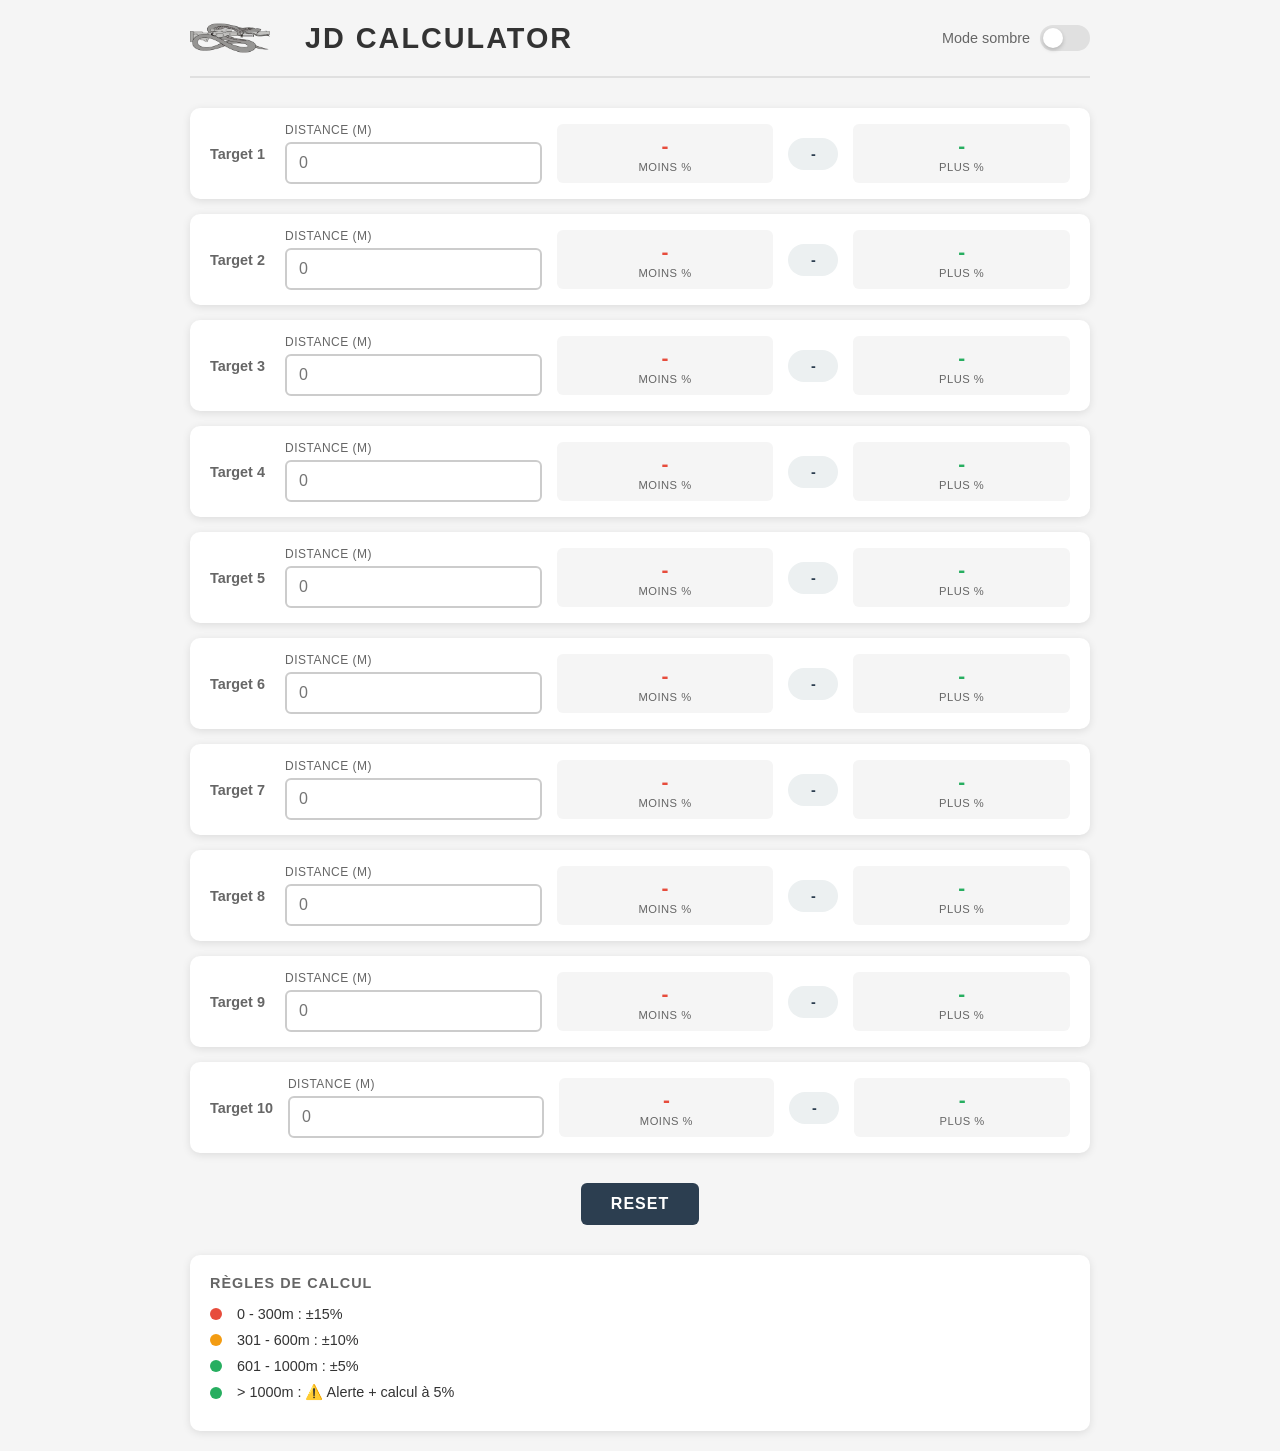
==== index.html @ fa6ed391 "Rename Sniper Judging Distance Calculator.html to index.html" ====
<!DOCTYPE html>
<html lang="fr">
<head>
    <meta charset="UTF-8">
    <meta name="viewport" content="width=device-width, initial-scale=1.0">
    <title>SNIPER - JUDGING DISTING</title>
    <style>
        :root {
            --bg-color: #f5f5f5;
            --card-bg: #ffffff;
            --text-color: #333333;
            --text-secondary: #666666;
            --border-color: #e0e0e0;
            --input-bg: #ffffff;
            --input-border: #cccccc;
            --accent-color: #2c3e50;
            --accent-hover: #34495e;
            --minus-color: #e74c3c;
            --plus-color: #27ae60;
            --alert-color: #e67e22;
            --shadow: 0 2px 8px rgba(0, 0, 0, 0.1);
            --percent-badge-bg: #ecf0f1;
        }

        [data-theme="dark"] {
            --bg-color: #1a1a1a;
            --card-bg: #2d2d2d;
            --text-color: #e0e0e0;
            --text-secondary: #aaaaaa;
            --border-color: #404040;
            --input-bg: #3d3d3d;
            --input-border: #505050;
            --accent-color: #5dade2;
            --accent-hover: #3498db;
            --minus-color: #ec7063;
            --plus-color: #58d68d;
            --alert-color: #f39c12;
            --shadow: 0 2px 8px rgba(0, 0, 0, 0.3);
            --percent-badge-bg: #404040;
        }

        * {
            margin: 0;
            padding: 0;
            box-sizing: border-box;
        }

        body {
            font-family: -apple-system, BlinkMacSystemFont, 'Segoe UI', Roboto, Oxygen, Ubuntu, sans-serif;
            background-color: var(--bg-color);
            color: var(--text-color);
            min-height: 100vh;
            padding: 20px;
            transition: background-color 0.3s ease, color 0.3s ease;
        }

        .container {
            max-width: 900px;
            margin: 0 auto;
        }

        header {
            display: flex;
            justify-content: space-between;
            align-items: center;
            margin-bottom: 30px;
            padding-bottom: 20px;
            border-bottom: 2px solid var(--border-color);
            flex-wrap: wrap;
            gap: 15px;
        }

        .logo-title {
            display: flex;
            align-items: center;
            gap: 15px;
        }

        .logo {
            width: auto;
            height: auto;
            max-width: 100px;
            max-height: 100px;
            object-fit: contain;
            transform: scale(0.8);
            transform-origin: left center;
            transition: transform 0.3s ease;
        }

        .logo:hover {
            transform: scale(1.05);
        }

        @media (max-width: 480px) {
            .logo {
                transform: scale(1);
            }

            .logo:hover {
                transform: scale(1.05);
            }

            .logo:hover {
                transform: scale(0.85);
            }

            .logo-title {
                gap: 10px;
            }
        }

        h1 {
            font-size: clamp(1.3rem, 4vw, 1.8rem);
            font-weight: 700;
            letter-spacing: 2px;
            text-transform: uppercase;
        }

        .theme-toggle {
            display: flex;
            align-items: center;
            gap: 10px;
        }

        .theme-toggle span {
            font-size: 0.9rem;
            color: var(--text-secondary);
        }

        .toggle-btn {
            width: 50px;
            height: 26px;
            background-color: var(--border-color);
            border-radius: 13px;
            position: relative;
            cursor: pointer;
            transition: background-color 0.3s ease;
            border: none;
        }

        .toggle-btn[data-active="true"] {
            background-color: var(--accent-color);
        }

        .toggle-btn::after {
            content: '';
            position: absolute;
            width: 20px;
            height: 20px;
            background-color: white;
            border-radius: 50%;
            top: 3px;
            left: 3px;
            transition: transform 0.3s ease;
            box-shadow: 0 2px 4px rgba(0, 0, 0, 0.2);
        }

        .toggle-btn[data-active="true"]::after {
            transform: translateX(24px);
        }

        .row {
            background-color: var(--card-bg);
            border-radius: 10px;
            padding: 15px 20px;
            margin-bottom: 15px;
            box-shadow: var(--shadow);
            display: flex;
            align-items: center;
            gap: 15px;
            transition: all 0.3s ease;
            flex-wrap: wrap;
        }

        .row.alert {
            border-left: 4px solid var(--alert-color);
            background-color: rgba(230, 126, 34, 0.1);
        }

        .row-label {
            font-weight: 600;
            min-width: 60px;
            font-size: 0.9rem;
            color: var(--text-secondary);
        }

        .input-group {
            flex: 1;
            min-width: 120px;
            position: relative;
        }

        .input-group label {
            display: block;
            font-size: 0.75rem;
            color: var(--text-secondary);
            margin-bottom: 5px;
            text-transform: uppercase;
            letter-spacing: 0.5px;
        }

        input[type="number"] {
            width: 100%;
            padding: 10px 12px;
            border: 2px solid var(--input-border);
            border-radius: 6px;
            background-color: var(--input-bg);
            color: var(--text-color);
            font-size: 1rem;
            transition: border-color 0.3s ease, box-shadow 0.3s ease;
        }

        input[type="number"]:focus {
            outline: none;
            border-color: var(--accent-color);
            box-shadow: 0 0 0 3px rgba(44, 62, 80, 0.1);
        }

        [data-theme="dark"] input[type="number"]:focus {
            box-shadow: 0 0 0 3px rgba(93, 173, 226, 0.2);
        }

        .results {
            display: flex;
            align-items: center;
            gap: 15px;
            flex: 2;
            min-width: 280px;
            flex-wrap: wrap;
        }

        .result-item {
            flex: 1;
            min-width: 100px;
            text-align: center;
            padding: 10px;
            border-radius: 6px;
            background-color: var(--bg-color);
            transition: background-color 0.3s ease;
        }

        .result-value {
            font-size: 1.3rem;
            font-weight: 700;
            display: block;
        }

        .result-minus .result-value {
            color: var(--minus-color);
        }

        .result-plus .result-value {
            color: var(--plus-color);
        }

        .result-label {
            font-size: 0.7rem;
            color: var(--text-secondary);
            text-transform: uppercase;
            letter-spacing: 0.5px;
            margin-top: 3px;
        }

        .percent-badge {
            background-color: var(--percent-badge-bg);
            padding: 8px 15px;
            border-radius: 20px;
            font-weight: 700;
            font-size: 0.9rem;
            color: var(--accent-color);
            min-width: 50px;
            text-align: center;
        }

        .alert-indicator {
            color: var(--alert-color);
            font-size: 1.2rem;
            display: none;
        }

        .row.alert .alert-indicator {
            display: block;
        }

        .row.alert .alert-indicator::after {
            content: '⚠️ >1000m';
            font-size: 0.75rem;
            margin-left: 5px;
            font-weight: 600;
        }

        .reset-section {
            margin-top: 30px;
            text-align: center;
        }

        .reset-btn {
            background-color: var(--accent-color);
            color: white;
            border: none;
            padding: 12px 30px;
            border-radius: 6px;
            font-size: 1rem;
            font-weight: 600;
            cursor: pointer;
            transition: background-color 0.3s ease, transform 0.1s ease;
            text-transform: uppercase;
            letter-spacing: 1px;
        }

        .reset-btn:hover {
            background-color: var(--accent-hover);
        }

        .reset-btn:active {
            transform: scale(0.98);
        }

        .legend {
            margin-top: 30px;
            padding: 20px;
            background-color: var(--card-bg);
            border-radius: 10px;
            box-shadow: var(--shadow);
        }

        .legend h3 {
            font-size: 0.9rem;
            margin-bottom: 15px;
            text-transform: uppercase;
            letter-spacing: 1px;
            color: var(--text-secondary);
        }

        .legend-item {
            display: flex;
            align-items: center;
            gap: 15px;
            margin-bottom: 10px;
            font-size: 0.9rem;
        }

        .legend-dot {
            width: 12px;
            height: 12px;
            border-radius: 50%;
        }

        .legend-dot.range1 { background-color: #e74c3c; }
        .legend-dot.range2 { background-color: #f39c12; }
        .legend-dot.range3 { background-color: #27ae60; }

        .empty-state {
            color: var(--text-secondary);
            font-style: italic;
        }

        @media (max-width: 768px) {
            .row {
                flex-direction: column;
                align-items: stretch;
            }

            .row-label {
                text-align: center;
                margin-bottom: 10px;
            }

            .results {
                flex-direction: row;
                justify-content: space-between;
            }

            .result-item {
                flex: 1;
            }

            .percent-badge {
                align-self: center;
                margin: 10px 0;
            }
        }

        @media (max-width: 480px) {
            body {
                padding: 15px;
            }

            .results {
                flex-direction: column;
                gap: 10px;
            }

            .result-item {
                width: 100%;
                display: flex;
                justify-content: space-between;
                align-items: center;
                padding: 8px 15px;
            }

            .result-value {
                font-size: 1.1rem;
            }

            .result-label {
                margin-top: 0;
                font-size: 0.65rem;
            }
        }
    </style>
</head>
<body>
    <div class="container">
        <header>
            <div class="logo-title">
                <img src="logo.png" alt="Logo" class="logo">
                <h1>JD CALCULATOR</h1>
            </div>
            <div class="theme-toggle">
                <span>Mode sombre</span>
                <button class="toggle-btn" id="themeToggle" data-active="false" aria-label="Basculer le mode sombre"></button>
            </div>
        </header>

        <main id="rowsContainer">
            <!-- Les 10 lignes seront générées par JavaScript -->
        </main>

        <div class="reset-section">
            <button class="reset-btn" id="resetBtn">Reset</button>
        </div>

        <div class="legend">
            <h3>Règles de calcul</h3>
            <div class="legend-item">
                <div class="legend-dot range1"></div>
                <span>0 - 300m : ±15%</span>
            </div>
            <div class="legend-item">
                <div class="legend-dot range2"></div>
                <span>301 - 600m : ±10%</span>
            </div>
            <div class="legend-item">
                <div class="legend-dot range3"></div>
                <span>601 - 1000m : ±5%</span>
            </div>
            <div class="legend-item">
                <div class="legend-dot range3"></div>
                <span>> 1000m : ⚠️ Alerte + calcul à 5%</span>
            </div>
        </div>
    </div>

    <script>
        // Gestion du thème
        const themeToggle = document.getElementById('themeToggle');
        const html = document.documentElement;

        function loadTheme() {
            const savedTheme = localStorage.getItem('sniperTheme');
            if (savedTheme === 'dark') {
                html.setAttribute('data-theme', 'dark');
                themeToggle.setAttribute('data-active', 'true');
            }
        }

        function toggleTheme() {
            const isDark = html.getAttribute('data-theme') === 'dark';
            if (isDark) {
                html.removeAttribute('data-theme');
                themeToggle.setAttribute('data-active', 'false');
                localStorage.setItem('sniperTheme', 'light');
            } else {
                html.setAttribute('data-theme', 'dark');
                themeToggle.setAttribute('data-active', 'true');
                localStorage.setItem('sniperTheme', 'dark');
            }
        }

        themeToggle.addEventListener('click', toggleTheme);

        // Génération des 10 lignes
        const rowsContainer = document.getElementById('rowsContainer');

        function createRow(index) {
            const row = document.createElement('div');
            row.className = 'row';
            row.dataset.index = index;
            
            row.innerHTML = `
                <div class="row-label">Target ${index + 1}</div>
                <div class="input-group">
                    <label for="distance-${index}">Distance (m)</label>
                    <input type="number" id="distance-${index}" min="0" step="1" placeholder="0">
                </div>
                <div class="alert-indicator">⚠️</div>
                <div class="results">
                    <div class="result-item result-minus">
                        <span class="result-value" id="minus-${index}">-</span>
                        <div class="result-label">Moins %</div>
                    </div>
                    <div class="percent-badge" id="percent-${index}">-</div>
                    <div class="result-item result-plus">
                        <span class="result-value" id="plus-${index}">-</span>
                        <div class="result-label">Plus %</div>
                    </div>
                </div>
            `;
            
            return row;
        }

        // Créer les 10 lignes
        for (let i = 0; i < 10; i++) {
            rowsContainer.appendChild(createRow(i));
        }

        // Logique de calcul
        function getPercent(distance) {
            if (distance >= 0 && distance <= 300) {
                return 15;
            } else if (distance >= 301 && distance <= 600) {
                return 10;
            } else if (distance >= 601 && distance <= 1000) {
                return 5;
            } else {
                return 5; // Au-delà de 1000m
            }
        }

        function calculateValues(distance, percent) {
            const minus = distance * (1 - percent / 100);
            const plus = distance * (1 + percent / 100);
            return {
                minus: Math.round(minus),
                plus: Math.round(plus)
            };
        }

        function updateRow(index) {
            const input = document.getElementById(`distance-${index}`);
            const row = input.closest('.row');
            const percentBadge = document.getElementById(`percent-${index}`);
            const minusValue = document.getElementById(`minus-${index}`);
            const plusValue = document.getElementById(`plus-${index}`);
            
            const distance = parseFloat(input.value);
            
            if (isNaN(distance) || distance === '') {
                percentBadge.textContent = '-';
                minusValue.textContent = '-';
                plusValue.textContent = '-';
                row.classList.remove('alert');
                return;
            }

            // Vérifier si > 1000m
            if (distance > 1000) {
                row.classList.add('alert');
            } else {
                row.classList.remove('alert');
            }

            const percent = getPercent(distance);
            const values = calculateValues(distance, percent);
            
            percentBadge.textContent = `±${percent}%`;
            minusValue.textContent = values.minus;
            plusValue.textContent = values.plus;
        }

        // Écouteurs d'événements pour chaque input
        for (let i = 0; i < 10; i++) {
            const input = document.getElementById(`distance-${i}`);
            input.addEventListener('input', () => {
                updateRow(i);
                saveData();
            });
        }

        // Sauvegarde dans localStorage
        function saveData() {
            const data = [];
            for (let i = 0; i < 10; i++) {
                const input = document.getElementById(`distance-${i}`);
                data.push(input.value);
            }
            localStorage.setItem('sniperData', JSON.stringify(data));
        }

        // Chargement depuis localStorage
        function loadData() {
            const savedData = localStorage.getItem('sniperData');
            if (savedData) {
                const data = JSON.parse(savedData);
                for (let i = 0; i < 10 && i < data.length; i++) {
                    const input = document.getElementById(`distance-${i}`);
                    if (data[i]) {
                        input.value = data[i];
                        updateRow(i);
                    }
                }
            }
        }

        // Bouton Reset
        const resetBtn = document.getElementById('resetBtn');
        resetBtn.addEventListener('click', () => {
            if (confirm('Voulez-vous vraiment réinitialiser toutes les valeurs ?')) {
                for (let i = 0; i < 10; i++) {
                    const input = document.getElementById(`distance-${i}`);
                    const row = input.closest('.row');
                    const percentBadge = document.getElementById(`percent-${i}`);
                    const minusValue = document.getElementById(`minus-${i}`);
                    const plusValue = document.getElementById(`plus-${i}`);
                    
                    input.value = '';
                    percentBadge.textContent = '-';
                    minusValue.textContent = '-';
                    plusValue.textContent = '-';
                    row.classList.remove('alert');
                }
                localStorage.removeItem('sniperData');
            }
        });

        // Initialisation
        loadTheme();
        loadData();
    </script>
</body>
</html>
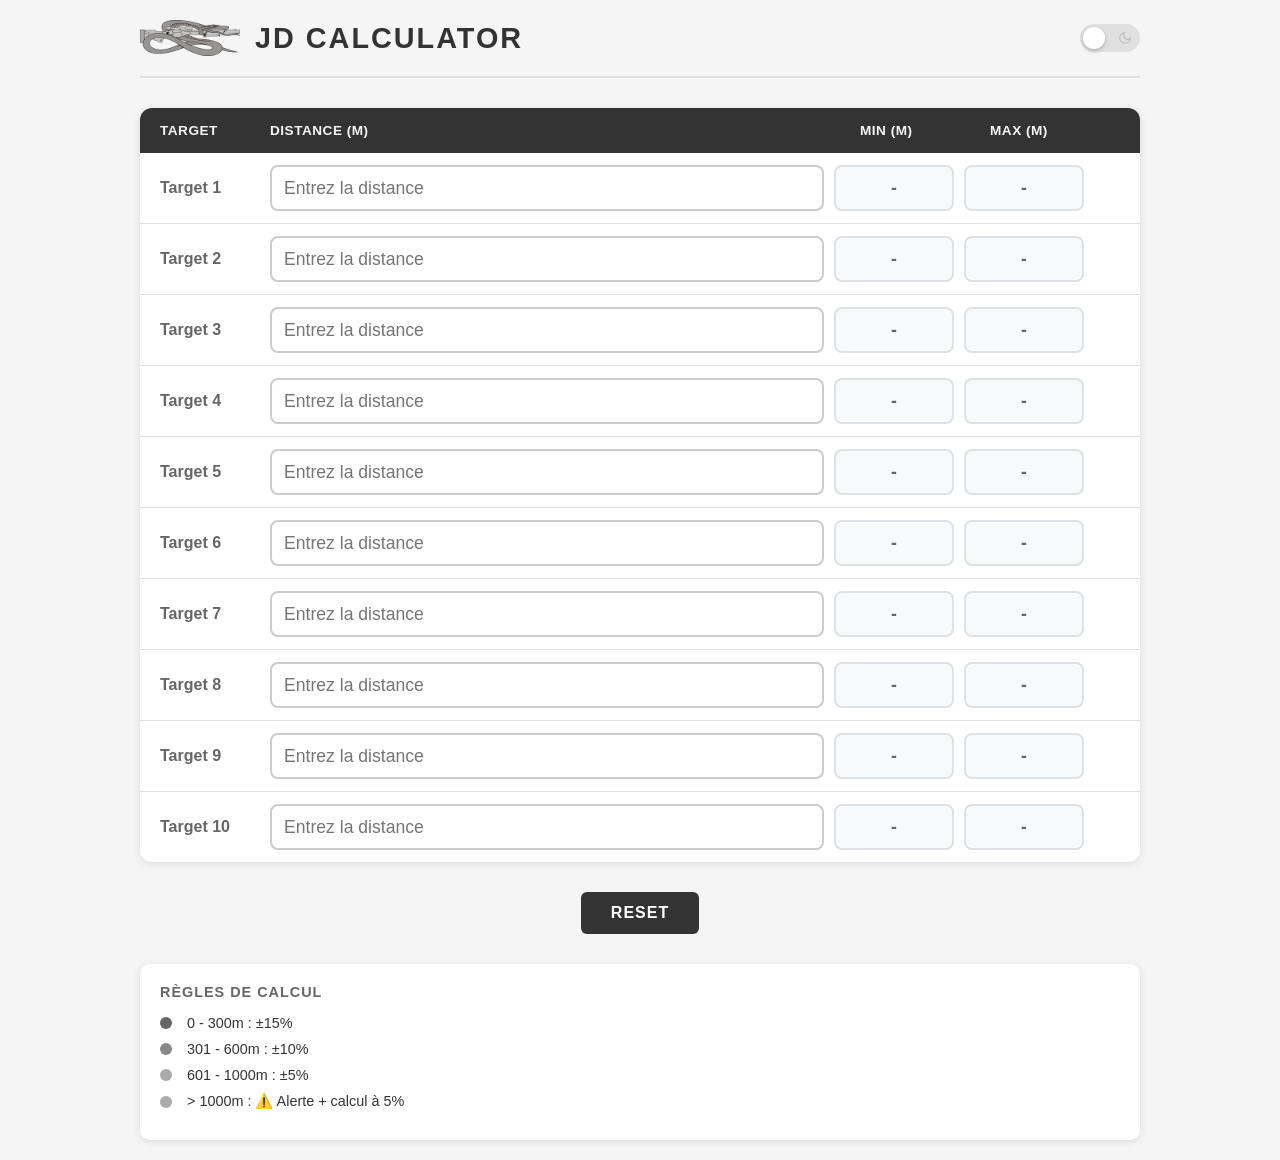
==== commit a70187c7: "Add SVG sun/moon icons to theme toggle, improve UI contrast in dark mode" ====
--- a/index.html
+++ b/index.html
@@ -3,7 +3,7 @@
 <head>
     <meta charset="UTF-8">
     <meta name="viewport" content="width=device-width, initial-scale=1.0">
-    <title>SNIPER - JUDGING DISTING</title>
+    <title>JD CALCULATOR</title>
     <style>
         :root {
             --bg-color: #f5f5f5;
@@ -13,13 +13,12 @@
             --border-color: #e0e0e0;
             --input-bg: #ffffff;
             --input-border: #cccccc;
-            --accent-color: #2c3e50;
-            --accent-hover: #34495e;
-            --minus-color: #e74c3c;
-            --plus-color: #27ae60;
+            --accent-color: #333333;
+            --accent-hover: #1a1a1a;
             --alert-color: #e67e22;
             --shadow: 0 2px 8px rgba(0, 0, 0, 0.1);
-            --percent-badge-bg: #ecf0f1;
+            --cell-bg: #f8f9fa;
+            --cell-border: #dee2e6;
         }
 
         [data-theme="dark"] {
@@ -30,13 +29,12 @@
             --border-color: #404040;
             --input-bg: #3d3d3d;
             --input-border: #505050;
-            --accent-color: #5dade2;
-            --accent-hover: #3498db;
-            --minus-color: #ec7063;
-            --plus-color: #58d68d;
+            --accent-color: #e0e0e0;
+            --accent-hover: #f5f5f5;
             --alert-color: #f39c12;
             --shadow: 0 2px 8px rgba(0, 0, 0, 0.3);
-            --percent-badge-bg: #404040;
+            --cell-bg: #3d3d3d;
+            --cell-border: #505050;
         }
 
         * {
@@ -55,7 +53,7 @@
         }
 
         .container {
-            max-width: 900px;
+            max-width: 1000px;
             margin: 0 auto;
         }
 
@@ -82,31 +80,13 @@
             max-width: 100px;
             max-height: 100px;
             object-fit: contain;
-            transform: scale(0.8);
+            transform: scale(1);
             transform-origin: left center;
             transition: transform 0.3s ease;
         }
 
         .logo:hover {
             transform: scale(1.05);
-        }
-
-        @media (max-width: 480px) {
-            .logo {
-                transform: scale(1);
-            }
-
-            .logo:hover {
-                transform: scale(1.05);
-            }
-
-            .logo:hover {
-                transform: scale(0.85);
-            }
-
-            .logo-title {
-                gap: 10px;
-            }
         }
 
         h1 {
@@ -122,171 +102,182 @@
             gap: 10px;
         }
 
-        .theme-toggle span {
-            font-size: 0.9rem;
-            color: var(--text-secondary);
-        }
-
         .toggle-btn {
-            width: 50px;
-            height: 26px;
+            width: 60px;
+            height: 28px;
             background-color: var(--border-color);
-            border-radius: 13px;
+            border-radius: 14px;
             position: relative;
             cursor: pointer;
             transition: background-color 0.3s ease;
             border: none;
         }
 
-        .toggle-btn[data-active="true"] {
-            background-color: var(--accent-color);
+        .toggle-btn::before {
+            content: '';
+            position: absolute;
+            left: 8px;
+            top: 50%;
+            transform: translateY(-50%);
+            width: 14px;
+            height: 14px;
+            background-image: url("data:image/svg+xml,%3Csvg xmlns='http://www.w3.org/2000/svg' viewBox='0 0 24 24' fill='none' stroke='%23666' stroke-width='2' stroke-linecap='round' stroke-linejoin='round'%3E%3Ccircle cx='12' cy='12' r='5'/%3E%3Cline x1='12' y1='1' x2='12' y2='3'/%3E%3Cline x1='12' y1='21' x2='12' y2='23'/%3E%3Cline x1='4.22' y1='4.22' x2='5.64' y2='5.64'/%3E%3Cline x1='18.36' y1='18.36' x2='19.78' y2='19.78'/%3E%3Cline x1='1' y1='12' x2='3' y2='12'/%3E%3Cline x1='21' y1='12' x2='23' y2='12'/%3E%3Cline x1='4.22' y1='19.78' x2='5.64' y2='18.36'/%3E%3Cline x1='18.36' y1='5.64' x2='19.78' y2='4.22'/%3E%3C/svg%3E");
+            background-size: contain;
+            background-repeat: no-repeat;
+            opacity: 1;
+            transition: opacity 0.3s ease;
         }
 
         .toggle-btn::after {
             content: '';
             position: absolute;
-            width: 20px;
-            height: 20px;
+            right: 8px;
+            top: 50%;
+            transform: translateY(-50%);
+            width: 14px;
+            height: 14px;
+            background-image: url("data:image/svg+xml,%3Csvg xmlns='http://www.w3.org/2000/svg' viewBox='0 0 24 24' fill='none' stroke='%23666' stroke-width='2' stroke-linecap='round' stroke-linejoin='round'%3E%3Cpath d='M21 12.79A9 9 0 1 1 11.21 3 7 7 0 0 0 21 12.79z'/%3E%3C/svg%3E");
+            background-size: contain;
+            background-repeat: no-repeat;
+            opacity: 0.3;
+            transition: opacity 0.3s ease;
+        }
+
+        .toggle-btn .slider {
+            position: absolute;
+            width: 22px;
+            height: 22px;
             background-color: white;
             border-radius: 50%;
             top: 3px;
             left: 3px;
             transition: transform 0.3s ease;
             box-shadow: 0 2px 4px rgba(0, 0, 0, 0.2);
+            z-index: 1;
+        }
+
+        .toggle-btn[data-active="true"] {
+            background-color: var(--accent-color);
+        }
+
+        .toggle-btn[data-active="true"]::before {
+            opacity: 0.3;
         }
 
         .toggle-btn[data-active="true"]::after {
-            transform: translateX(24px);
-        }
-
-        .row {
+            opacity: 1;
+        }
+
+        .toggle-btn[data-active="true"] .slider {
+            transform: translateX(32px);
+        }
+
+        .targets-table {
+            width: 100%;
             background-color: var(--card-bg);
-            border-radius: 10px;
+            border-radius: 12px;
+            box-shadow: var(--shadow);
+            overflow: hidden;
+        }
+
+        .table-header {
+            display: grid;
+            grid-template-columns: 100px 1fr 120px 120px auto;
+            gap: 10px;
             padding: 15px 20px;
-            margin-bottom: 15px;
-            box-shadow: var(--shadow);
-            display: flex;
-            align-items: center;
-            gap: 15px;
-            transition: all 0.3s ease;
-            flex-wrap: wrap;
-        }
-
-        .row.alert {
-            border-left: 4px solid var(--alert-color);
-            background-color: rgba(230, 126, 34, 0.1);
-        }
-
-        .row-label {
+            background-color: var(--accent-color);
+            color: var(--bg-color);
             font-weight: 600;
-            min-width: 60px;
-            font-size: 0.9rem;
-            color: var(--text-secondary);
-        }
-
-        .input-group {
-            flex: 1;
-            min-width: 120px;
-            position: relative;
-        }
-
-        .input-group label {
-            display: block;
-            font-size: 0.75rem;
-            color: var(--text-secondary);
-            margin-bottom: 5px;
+            font-size: 0.85rem;
             text-transform: uppercase;
             letter-spacing: 0.5px;
         }
 
-        input[type="number"] {
+        .table-row {
+            display: grid;
+            grid-template-columns: 100px 1fr 120px 120px auto;
+            gap: 10px;
+            padding: 12px 20px;
+            border-bottom: 1px solid var(--border-color);
+            align-items: center;
+            transition: background-color 0.2s ease;
+        }
+
+        .table-row:last-child {
+            border-bottom: none;
+        }
+
+        .table-row:hover {
+            background-color: var(--cell-bg);
+        }
+
+        .table-row.alert {
+            background-color: rgba(230, 126, 34, 0.1);
+        }
+
+        .table-row.alert:hover {
+            background-color: rgba(230, 126, 34, 0.15);
+        }
+
+        .cell-target {
+            font-weight: 700;
+            color: var(--text-secondary);
+        }
+
+        .cell-input input {
             width: 100%;
-            padding: 10px 12px;
+            height: 46px;
+            padding: 0 12px;
             border: 2px solid var(--input-border);
-            border-radius: 6px;
+            border-radius: 8px;
             background-color: var(--input-bg);
             color: var(--text-color);
-            font-size: 1rem;
+            font-size: 1.1rem;
             transition: border-color 0.3s ease, box-shadow 0.3s ease;
         }
 
-        input[type="number"]:focus {
+        .cell-input input:focus {
             outline: none;
             border-color: var(--accent-color);
             box-shadow: 0 0 0 3px rgba(44, 62, 80, 0.1);
         }
 
-        [data-theme="dark"] input[type="number"]:focus {
-            box-shadow: 0 0 0 3px rgba(93, 173, 226, 0.2);
-        }
-
-        .results {
+        [data-theme="dark"] .cell-input input:focus {
+            box-shadow: 0 0 0 3px rgba(128, 128, 128, 0.2);
+        }
+
+        .cell-min, .cell-max {
+            text-align: center;
+            height: 46px;
+            padding: 0 12px;
+            background-color: var(--cell-bg);
+            border: 2px solid var(--cell-border);
+            border-radius: 8px;
+            font-weight: 700;
+            font-size: 1.1rem;
+            color: var(--text-color);
             display: flex;
             align-items: center;
-            gap: 15px;
-            flex: 2;
-            min-width: 280px;
-            flex-wrap: wrap;
-        }
-
-        .result-item {
-            flex: 1;
-            min-width: 100px;
-            text-align: center;
-            padding: 10px;
-            border-radius: 6px;
-            background-color: var(--bg-color);
-            transition: background-color 0.3s ease;
-        }
-
-        .result-value {
+            justify-content: center;
+        }
+
+        .cell-min:empty::before, .cell-max:empty::before {
+            content: '-';
+            color: var(--text-secondary);
+        }
+
+        .cell-alert {
+            display: flex;
+            align-items: center;
+            justify-content: center;
+            color: var(--alert-color);
             font-size: 1.3rem;
-            font-weight: 700;
-            display: block;
-        }
-
-        .result-minus .result-value {
-            color: var(--minus-color);
-        }
-
-        .result-plus .result-value {
-            color: var(--plus-color);
-        }
-
-        .result-label {
-            font-size: 0.7rem;
-            color: var(--text-secondary);
-            text-transform: uppercase;
-            letter-spacing: 0.5px;
-            margin-top: 3px;
-        }
-
-        .percent-badge {
-            background-color: var(--percent-badge-bg);
-            padding: 8px 15px;
-            border-radius: 20px;
-            font-weight: 700;
-            font-size: 0.9rem;
-            color: var(--accent-color);
-            min-width: 50px;
-            text-align: center;
-        }
-
-        .alert-indicator {
-            color: var(--alert-color);
-            font-size: 1.2rem;
-            display: none;
-        }
-
-        .row.alert .alert-indicator {
-            display: block;
-        }
-
-        .row.alert .alert-indicator::after {
-            content: '⚠️ >1000m';
-            font-size: 0.75rem;
-            margin-left: 5px;
-            font-weight: 600;
+            opacity: 0;
+            transition: opacity 0.3s ease;
+        }
+
+        .table-row.alert .cell-alert {
+            opacity: 1;
         }
 
         .reset-section {
@@ -346,38 +337,80 @@
             border-radius: 50%;
         }
 
-        .legend-dot.range1 { background-color: #e74c3c; }
-        .legend-dot.range2 { background-color: #f39c12; }
-        .legend-dot.range3 { background-color: #27ae60; }
-
-        .empty-state {
-            color: var(--text-secondary);
-            font-style: italic;
-        }
+        .legend-dot.range1 { background-color: #666666; }
+        .legend-dot.range2 { background-color: #888888; }
+        .legend-dot.range3 { background-color: #aaaaaa; }
 
         @media (max-width: 768px) {
-            .row {
-                flex-direction: column;
-                align-items: stretch;
-            }
-
-            .row-label {
+            .table-header {
+                display: none;
+            }
+
+            .table-row {
+                display: grid;
+                grid-template-columns: 1fr 1fr;
+                grid-template-rows: auto auto auto;
+                gap: 10px;
+                padding: 15px;
+            }
+
+            .cell-target {
+                grid-column: 1 / -1;
                 text-align: center;
-                margin-bottom: 10px;
-            }
-
-            .results {
-                flex-direction: row;
-                justify-content: space-between;
-            }
-
-            .result-item {
-                flex: 1;
-            }
-
-            .percent-badge {
-                align-self: center;
-                margin: 10px 0;
+                font-size: 1.1rem;
+                padding-bottom: 5px;
+                border-bottom: 1px solid var(--border-color);
+            }
+
+            .cell-input {
+                grid-column: 1 / -1;
+            }
+
+            .cell-min {
+                grid-column: 1;
+                position: relative;
+            }
+
+            .cell-max {
+                grid-column: 2;
+                position: relative;
+            }
+
+            .cell-min::before {
+                content: 'MIN';
+                position: absolute;
+                top: -8px;
+                left: 50%;
+                transform: translateX(-50%);
+                background-color: var(--card-bg);
+                padding: 0 8px;
+                font-size: 0.65rem;
+                color: var(--text-secondary);
+                font-weight: 600;
+            }
+
+            .cell-max::before {
+                content: 'MAX';
+                position: absolute;
+                top: -8px;
+                left: 50%;
+                transform: translateX(-50%);
+                background-color: var(--card-bg);
+                padding: 0 8px;
+                font-size: 0.65rem;
+                color: var(--text-secondary);
+                font-weight: 600;
+            }
+
+            .cell-alert {
+                grid-column: 1 / -1;
+                font-size: 1rem;
+            }
+
+            .table-row.alert .cell-alert::after {
+                content: ' > 1000m';
+                font-size: 0.85rem;
+                margin-left: 5px;
             }
         }
 
@@ -386,26 +419,16 @@
                 padding: 15px;
             }
 
-            .results {
-                flex-direction: column;
+            .logo {
+                transform: scale(1);
+            }
+
+            .logo-title {
                 gap: 10px;
             }
 
-            .result-item {
-                width: 100%;
-                display: flex;
-                justify-content: space-between;
-                align-items: center;
-                padding: 8px 15px;
-            }
-
-            .result-value {
-                font-size: 1.1rem;
-            }
-
-            .result-label {
-                margin-top: 0;
-                font-size: 0.65rem;
+            .targets-table {
+                border-radius: 8px;
             }
         }
     </style>
@@ -418,14 +441,22 @@
                 <h1>JD CALCULATOR</h1>
             </div>
             <div class="theme-toggle">
-                <span>Mode sombre</span>
-                <button class="toggle-btn" id="themeToggle" data-active="false" aria-label="Basculer le mode sombre"></button>
+                <button class="toggle-btn" id="themeToggle" data-active="false" aria-label="Basculer le mode sombre"><span class="slider"></span></button>
             </div>
         </header>
 
-        <main id="rowsContainer">
-            <!-- Les 10 lignes seront générées par JavaScript -->
-        </main>
+        <div class="targets-table">
+            <div class="table-header">
+                <div>Target</div>
+                <div>Distance (m)</div>
+                <div>Min (m)</div>
+                <div>Max (m)</div>
+                <div></div>
+            </div>
+            <div id="tableBody">
+                <!-- Les 10 lignes seront générées par JavaScript -->
+            </div>
+        </div>
 
         <div class="reset-section">
             <button class="reset-btn" id="resetBtn">Reset</button>
@@ -481,31 +512,21 @@
         themeToggle.addEventListener('click', toggleTheme);
 
         // Génération des 10 lignes
-        const rowsContainer = document.getElementById('rowsContainer');
+        const tableBody = document.getElementById('tableBody');
 
         function createRow(index) {
             const row = document.createElement('div');
-            row.className = 'row';
+            row.className = 'table-row';
             row.dataset.index = index;
             
             row.innerHTML = `
-                <div class="row-label">Target ${index + 1}</div>
-                <div class="input-group">
-                    <label for="distance-${index}">Distance (m)</label>
-                    <input type="number" id="distance-${index}" min="0" step="1" placeholder="0">
+                <div class="cell-target">Target ${index + 1}</div>
+                <div class="cell-input">
+                    <input type="number" id="distance-${index}" min="0" step="1" placeholder="Entrez la distance">
                 </div>
-                <div class="alert-indicator">⚠️</div>
-                <div class="results">
-                    <div class="result-item result-minus">
-                        <span class="result-value" id="minus-${index}">-</span>
-                        <div class="result-label">Moins %</div>
-                    </div>
-                    <div class="percent-badge" id="percent-${index}">-</div>
-                    <div class="result-item result-plus">
-                        <span class="result-value" id="plus-${index}">-</span>
-                        <div class="result-label">Plus %</div>
-                    </div>
-                </div>
+                <div class="cell-min" id="min-${index}"></div>
+                <div class="cell-max" id="max-${index}"></div>
+                <div class="cell-alert">⚠️</div>
             `;
             
             return row;
@@ -513,7 +534,7 @@
 
         // Créer les 10 lignes
         for (let i = 0; i < 10; i++) {
-            rowsContainer.appendChild(createRow(i));
+            tableBody.appendChild(createRow(i));
         }
 
         // Logique de calcul
@@ -530,27 +551,25 @@
         }
 
         function calculateValues(distance, percent) {
-            const minus = distance * (1 - percent / 100);
-            const plus = distance * (1 + percent / 100);
+            const min = distance * (1 - percent / 100);
+            const max = distance * (1 + percent / 100);
             return {
-                minus: Math.round(minus),
-                plus: Math.round(plus)
+                min: Math.round(min),
+                max: Math.round(max)
             };
         }
 
         function updateRow(index) {
             const input = document.getElementById(`distance-${index}`);
-            const row = input.closest('.row');
-            const percentBadge = document.getElementById(`percent-${index}`);
-            const minusValue = document.getElementById(`minus-${index}`);
-            const plusValue = document.getElementById(`plus-${index}`);
+            const row = input.closest('.table-row');
+            const minCell = document.getElementById(`min-${index}`);
+            const maxCell = document.getElementById(`max-${index}`);
             
             const distance = parseFloat(input.value);
             
             if (isNaN(distance) || distance === '') {
-                percentBadge.textContent = '-';
-                minusValue.textContent = '-';
-                plusValue.textContent = '-';
+                minCell.textContent = '';
+                maxCell.textContent = '';
                 row.classList.remove('alert');
                 return;
             }
@@ -565,9 +584,8 @@
             const percent = getPercent(distance);
             const values = calculateValues(distance, percent);
             
-            percentBadge.textContent = `±${percent}%`;
-            minusValue.textContent = values.minus;
-            plusValue.textContent = values.plus;
+            minCell.textContent = values.min;
+            maxCell.textContent = values.max;
         }
 
         // Écouteurs d'événements pour chaque input
@@ -610,15 +628,13 @@
             if (confirm('Voulez-vous vraiment réinitialiser toutes les valeurs ?')) {
                 for (let i = 0; i < 10; i++) {
                     const input = document.getElementById(`distance-${i}`);
-                    const row = input.closest('.row');
-                    const percentBadge = document.getElementById(`percent-${i}`);
-                    const minusValue = document.getElementById(`minus-${i}`);
-                    const plusValue = document.getElementById(`plus-${i}`);
+                    const row = input.closest('.table-row');
+                    const minCell = document.getElementById(`min-${index}`);
+                    const maxCell = document.getElementById(`max-${index}`);
                     
                     input.value = '';
-                    percentBadge.textContent = '-';
-                    minusValue.textContent = '-';
-                    plusValue.textContent = '-';
+                    document.getElementById(`min-${i}`).textContent = '';
+                    document.getElementById(`max-${i}`).textContent = '';
                     row.classList.remove('alert');
                 }
                 localStorage.removeItem('sniperData');
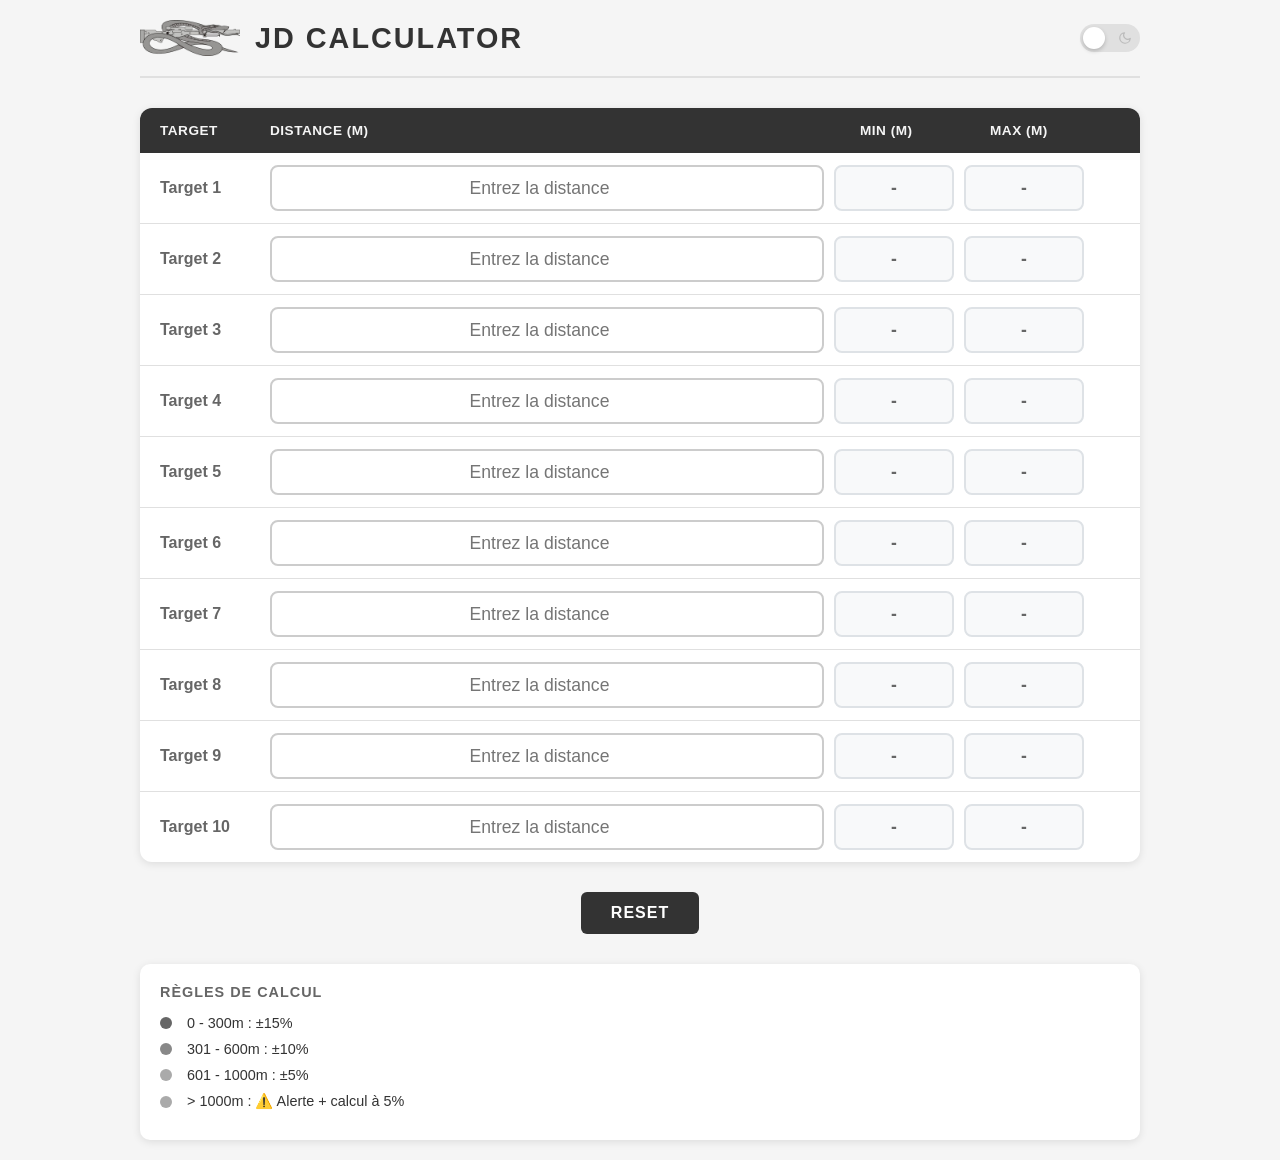
==== commit 03ef0f68: "Center text alignment in distance input fields" ====
--- a/index.html
+++ b/index.html
@@ -233,6 +233,7 @@
             background-color: var(--input-bg);
             color: var(--text-color);
             font-size: 1.1rem;
+            text-align: center;
             transition: border-color 0.3s ease, box-shadow 0.3s ease;
         }
 
@@ -629,12 +630,12 @@
                 for (let i = 0; i < 10; i++) {
                     const input = document.getElementById(`distance-${i}`);
                     const row = input.closest('.table-row');
-                    const minCell = document.getElementById(`min-${index}`);
-                    const maxCell = document.getElementById(`max-${index}`);
+                    const minCell = document.getElementById(`min-${i}`);
+                    const maxCell = document.getElementById(`max-${i}`);
                     
                     input.value = '';
-                    document.getElementById(`min-${i}`).textContent = '';
-                    document.getElementById(`max-${i}`).textContent = '';
+                    minCell.textContent = '';
+                    maxCell.textContent = '';
                     row.classList.remove('alert');
                 }
                 localStorage.removeItem('sniperData');
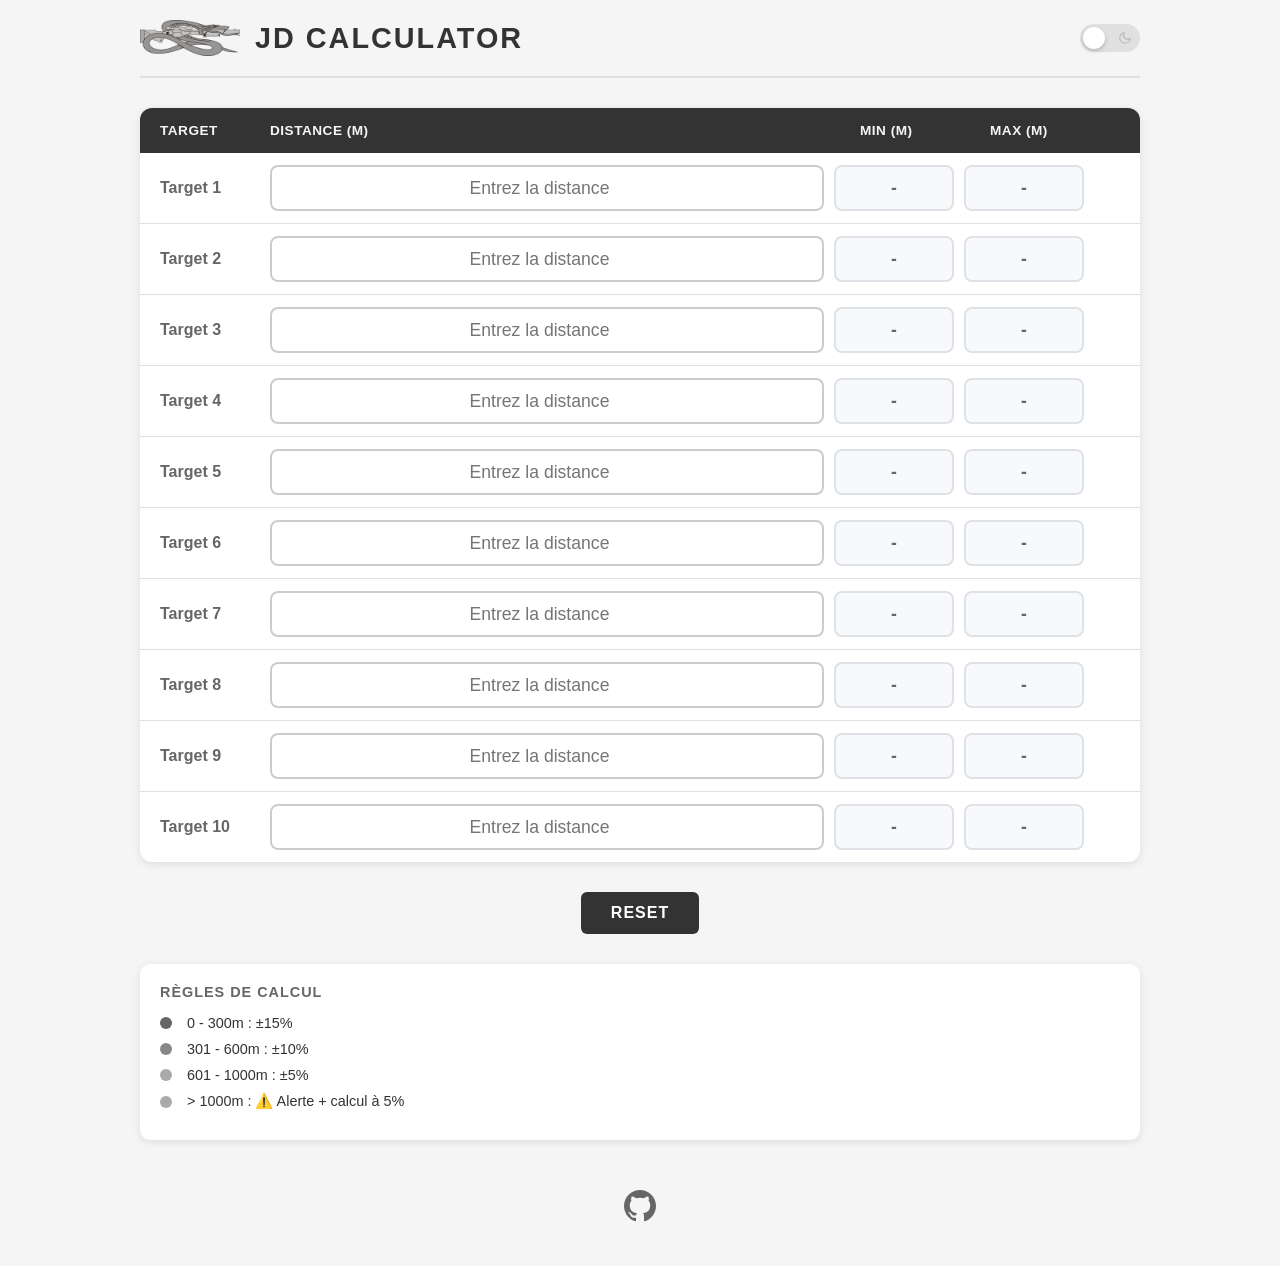
==== commit 9654b362: "Add GitHub logo link to jjllrrvvrr profile" ====
--- a/index.html
+++ b/index.html
@@ -342,6 +342,24 @@
         .legend-dot.range2 { background-color: #888888; }
         .legend-dot.range3 { background-color: #aaaaaa; }
 
+        .github-section {
+            margin-top: 30px;
+            text-align: center;
+            padding: 20px;
+        }
+
+        .github-logo {
+            width: 32px;
+            height: 32px;
+            fill: var(--text-secondary);
+            transition: fill 0.3s ease, transform 0.3s ease;
+        }
+
+        .github-logo:hover {
+            fill: var(--accent-color);
+            transform: scale(1.1);
+        }
+
         @media (max-width: 768px) {
             .table-header {
                 display: none;
@@ -481,6 +499,14 @@
                 <div class="legend-dot range3"></div>
                 <span>> 1000m : ⚠️ Alerte + calcul à 5%</span>
             </div>
+        </div>
+
+        <div class="github-section">
+            <a href="https://github.com/jjllrrvvrr" target="_blank" rel="noopener noreferrer" aria-label="Voir le profil GitHub">
+                <svg class="github-logo" viewBox="0 0 24 24" fill="currentColor" xmlns="http://www.w3.org/2000/svg">
+                    <path d="M12 0C5.37 0 0 5.37 0 12c0 5.3 3.44 9.8 8.2 11.37.6.11.82-.26.82-.58v-2.03c-3.34.72-4.04-1.61-4.04-1.61-.55-1.39-1.33-1.76-1.33-1.76-1.09-.74.08-.73.08-.73 1.2.09 1.84 1.24 1.84 1.24 1.07 1.83 2.8 1.3 3.49 1 .1-.78.42-1.3.76-1.6-2.67-.3-5.47-1.33-5.47-5.93 0-1.31.47-2.38 1.24-3.22-.13-.3-.54-1.52.12-3.17 0 0 1-.32 3.3 1.23a11.5 11.5 0 0 1 6 0c2.28-1.55 3.29-1.23 3.29-1.23.66 1.65.24 2.87.12 3.17.77.84 1.24 1.91 1.24 3.22 0 4.61-2.8 5.63-5.48 5.92.43.37.82 1.1.82 2.22v3.29c0 .32.22.7.82.58C20.56 21.8 24 17.3 24 12c0-6.63-5.37-12-12-12z"/>
+                </svg>
+            </a>
         </div>
     </div>
 
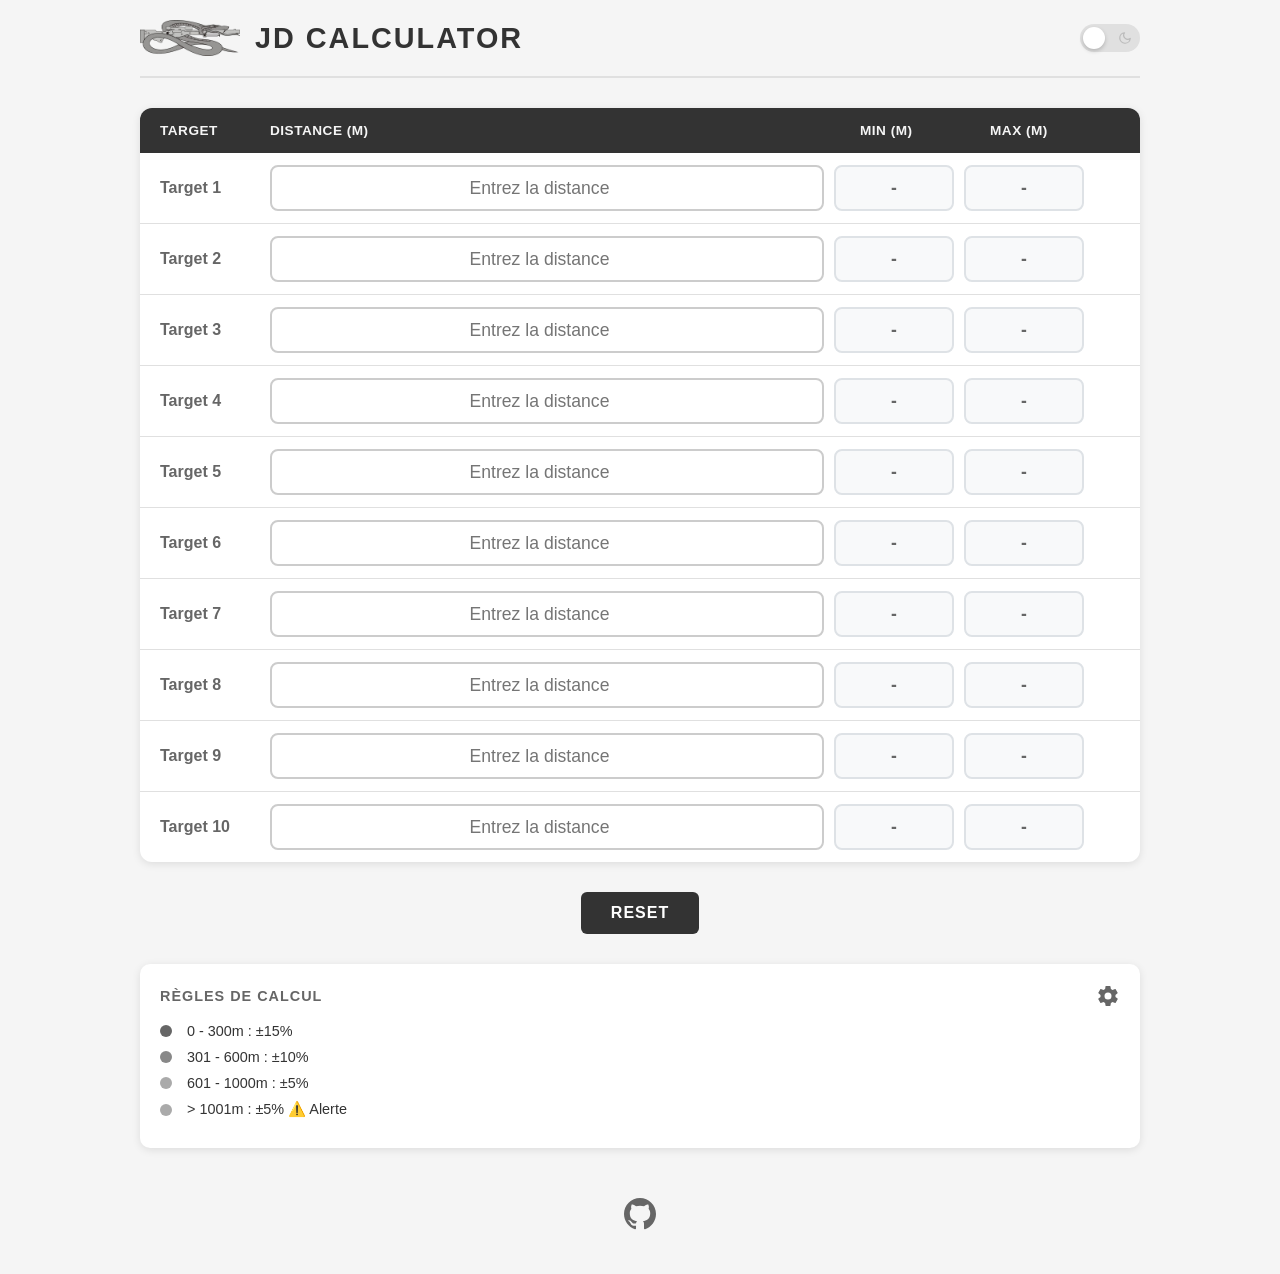
==== commit 84147876: "Add customizable distance ranges configuration with SVG gear toggle" ====
--- a/index.html
+++ b/index.html
@@ -316,12 +316,159 @@
             box-shadow: var(--shadow);
         }
 
+        .legend-header {
+            display: flex;
+            justify-content: space-between;
+            align-items: center;
+            margin-bottom: 15px;
+        }
+
         .legend h3 {
             font-size: 0.9rem;
-            margin-bottom: 15px;
             text-transform: uppercase;
             letter-spacing: 1px;
             color: var(--text-secondary);
+        }
+
+        .config-toggle {
+            width: 24px;
+            height: 24px;
+            cursor: pointer;
+            transition: transform 0.3s ease;
+            fill: var(--text-secondary);
+        }
+
+        .config-toggle:hover {
+            transform: rotate(90deg);
+            fill: var(--accent-color);
+        }
+
+        .config-panel {
+            max-height: 0;
+            overflow: hidden;
+            transition: max-height 0.3s ease, padding 0.3s ease;
+            background-color: var(--cell-bg);
+            border-radius: 8px;
+            margin-top: 0;
+        }
+
+        .config-panel.open {
+            max-height: 600px;
+            padding: 15px;
+            margin-top: 15px;
+        }
+
+        .config-header {
+            font-size: 0.85rem;
+            font-weight: 600;
+            color: var(--text-color);
+            margin-bottom: 12px;
+            text-transform: uppercase;
+            letter-spacing: 0.5px;
+        }
+
+        .config-row {
+            display: flex;
+            align-items: center;
+            gap: 12px;
+            margin-bottom: 12px;
+            flex-wrap: nowrap;
+        }
+
+        .config-label {
+            font-size: 0.8rem;
+            color: var(--text-secondary);
+            min-width: 60px;
+            font-weight: 500;
+        }
+
+        .config-input {
+            flex: 1;
+            min-width: 80px;
+            max-width: 140px;
+            height: 40px;
+            padding: 0 12px;
+            border: 2px solid var(--input-border);
+            border-radius: 6px;
+            background-color: var(--input-bg);
+            color: var(--text-color);
+            font-size: 1rem;
+            text-align: center;
+            transition: border-color 0.2s ease;
+        }
+
+        .config-input:focus {
+            outline: none;
+            border-color: var(--accent-color);
+        }
+
+        .config-input:disabled {
+            background-color: var(--border-color);
+            color: var(--text-secondary);
+            cursor: not-allowed;
+        }
+
+        .config-input.percent {
+            width: 60px;
+        }
+
+        .config-input::placeholder {
+            color: var(--text-secondary);
+            opacity: 0.5;
+        }
+
+        .config-delete {
+            background: none;
+            border: none;
+            cursor: pointer;
+            font-size: 1.1rem;
+            padding: 4px 8px;
+            border-radius: 4px;
+            transition: background-color 0.2s ease;
+            opacity: 0.6;
+        }
+
+        .config-delete:hover {
+            background-color: rgba(231, 76, 60, 0.2);
+            opacity: 1;
+        }
+
+        .config-delete:disabled {
+            opacity: 0.2;
+            cursor: not-allowed;
+        }
+
+        .config-add-btn, .config-reset-btn {
+            margin-top: 12px;
+            padding: 8px 16px;
+            border: 2px solid var(--accent-color);
+            border-radius: 6px;
+            background-color: transparent;
+            color: var(--accent-color);
+            font-size: 0.85rem;
+            font-weight: 600;
+            cursor: pointer;
+            transition: all 0.2s ease;
+        }
+
+        .config-add-btn:hover, .config-reset-btn:hover {
+            background-color: var(--accent-color);
+            color: var(--bg-color);
+        }
+
+        .config-add-btn:disabled {
+            opacity: 0.4;
+            cursor: not-allowed;
+        }
+
+        .config-reset-btn {
+            margin-left: 10px;
+        }
+
+        .config-actions {
+            display: flex;
+            gap: 10px;
+            flex-wrap: wrap;
         }
 
         .legend-item {
@@ -482,22 +629,37 @@
         </div>
 
         <div class="legend">
-            <h3>Règles de calcul</h3>
-            <div class="legend-item">
-                <div class="legend-dot range1"></div>
-                <span>0 - 300m : ±15%</span>
+            <div class="legend-header">
+                <h3>Règles de calcul</h3>
+                <svg class="config-toggle" id="configToggle" viewBox="0 0 24 24" xmlns="http://www.w3.org/2000/svg" aria-label="Configurer les plages de calcul">
+                    <path d="M12 15.5A3.5 3.5 0 0 1 8.5 12 3.5 3.5 0 0 1 12 8.5a3.5 3.5 0 0 1 3.5 3.5 3.5 3.5 0 0 1-3.5 3.5m7.43-2.53c.04-.32.07-.64.07-.97 0-.33-.03-.66-.07-1l2.11-1.63c.19-.15.24-.42.12-.64l-2-3.46c-.12-.22-.39-.3-.61-.22l-2.49 1c-.52-.4-1.08-.73-1.69-.98l-.38-2.65A.488.488 0 0 0 14 2h-4c-.25 0-.46.18-.5.42l-.38 2.65c-.61.25-1.17.59-1.69.98l-2.49-1c-.23-.09-.49 0-.61.22l-2 3.46c-.13.22-.07.49.12.64l2.11 1.63c-.04.34-.07.67-.07 1 0 .33.03.66.07.97l-2.11 1.63c-.19.15-.24.42-.12.64l2 3.46c.12.22.39.3.61.22l2.49-1.01c.52.4 1.08.73 1.69.98l.38 2.65c.04.24.25.42.5.42h4c.25 0 .46-.18.5-.42l.38-2.65c.61-.25 1.17-.59 1.69-.98l2.49 1.01c.22.08.49 0 .61-.22l2-3.46c.12-.22.07-.49-.12-.64l-2.11-1.63z"/>
+                </svg>
             </div>
-            <div class="legend-item">
-                <div class="legend-dot range2"></div>
-                <span>301 - 600m : ±10%</span>
+            <div id="legendContent">
+                <div class="legend-item">
+                    <div class="legend-dot range1"></div>
+                    <span>0 - 300m : ±15%</span>
+                </div>
+                <div class="legend-item">
+                    <div class="legend-dot range2"></div>
+                    <span>301 - 600m : ±10%</span>
+                </div>
+                <div class="legend-item">
+                    <div class="legend-dot range3"></div>
+                    <span>601 - 1000m : ±5%</span>
+                </div>
+                <div class="legend-item">
+                    <div class="legend-dot range3"></div>
+                    <span>> 1000m : ⚠️ Alerte + calcul à 5%</span>
+                </div>
             </div>
-            <div class="legend-item">
-                <div class="legend-dot range3"></div>
-                <span>601 - 1000m : ±5%</span>
-            </div>
-            <div class="legend-item">
-                <div class="legend-dot range3"></div>
-                <span>> 1000m : ⚠️ Alerte + calcul à 5%</span>
+            <div class="config-panel" id="configPanel">
+                <div class="config-header">Configuration des plages</div>
+                <div id="configRows"></div>
+                <div class="config-actions">
+                    <button class="config-add-btn" id="configAddBtn">+ Ajouter une plage</button>
+                    <button class="config-reset-btn" id="configResetBtn">🔄 Réinitialiser valeurs par défaut</button>
+                </div>
             </div>
         </div>
 
@@ -545,7 +707,7 @@
             const row = document.createElement('div');
             row.className = 'table-row';
             row.dataset.index = index;
-            
+
             row.innerHTML = `
                 <div class="cell-target">Target ${index + 1}</div>
                 <div class="cell-input">
@@ -555,7 +717,7 @@
                 <div class="cell-max" id="max-${index}"></div>
                 <div class="cell-alert">⚠️</div>
             `;
-            
+
             return row;
         }
 
@@ -564,17 +726,93 @@
             tableBody.appendChild(createRow(i));
         }
 
-        // Logique de calcul
+        // Configuration des plages de calcul
+        const defaultRanges = [
+            { min: 0, max: 300, percent: 15 },
+            { min: 301, max: 600, percent: 10 },
+            { min: 601, max: 1000, percent: 5 },
+            { min: 1001, max: null, percent: 5 }
+        ];
+
+        let currentRanges = [];
+
+        // Charger la configuration depuis localStorage
+        function loadConfig() {
+            const savedConfig = localStorage.getItem('jdConfig');
+            if (savedConfig) {
+                try {
+                    currentRanges = JSON.parse(savedConfig);
+                } catch (e) {
+                    currentRanges = [...defaultRanges];
+                }
+            } else {
+                currentRanges = [...defaultRanges];
+            }
+        }
+
+        // Sauvegarder la configuration
+        function saveConfig() {
+            localStorage.setItem('jdConfig', JSON.stringify(currentRanges));
+            updateLegendDisplay();
+            // Recalculer tous les targets avec les nouvelles plages
+            for (let i = 0; i < 10; i++) {
+                updateRow(i);
+            }
+        }
+
+        // Mettre à jour l'affichage de la légende
+        function updateLegendDisplay() {
+            const legendContent = document.getElementById('legendContent');
+            const colors = ['range1', 'range2', 'range3', 'range3', 'range1', 'range2', 'range3', 'range3', 'range1', 'range2'];
+            
+            let html = '';
+            currentRanges.forEach((range, index) => {
+                const colorClass = colors[index % colors.length];
+                let label = '';
+                if (range.max === null) {
+                    label = `> ${range.min}m`;
+                } else {
+                    label = `${range.min} - ${range.max}m`;
+                }
+                const alertText = range.max === null ? ' ⚠️ Alerte' : '';
+                html += `
+                    <div class="legend-item">
+                        <div class="legend-dot ${colorClass}"></div>
+                        <span>${label} : ±${range.percent}%${alertText}</span>
+                    </div>
+                `;
+            });
+            legendContent.innerHTML = html;
+        }
+
+        // Logique de calcul - utilise les plages configurées
         function getPercent(distance) {
-            if (distance >= 0 && distance <= 300) {
-                return 15;
-            } else if (distance >= 301 && distance <= 600) {
-                return 10;
-            } else if (distance >= 601 && distance <= 1000) {
-                return 5;
-            } else {
-                return 5; // Au-delà de 1000m
-            }
+            if (isNaN(distance) || distance < 0) return 0;
+            
+            for (const range of currentRanges) {
+                if (range.max === null) {
+                    // Dernière plage (infini)
+                    if (distance >= range.min) {
+                        return range.percent;
+                    }
+                } else {
+                    if (distance >= range.min && distance <= range.max) {
+                        return range.percent;
+                    }
+                }
+            }
+            // Par défaut, retourner le pourcentage de la dernière plage
+            return currentRanges.length > 0 ? currentRanges[currentRanges.length - 1].percent : 5;
+        }
+
+        // Vérifier si distance est au-delà de la dernière plage définie
+        function isBeyondLastRange(distance) {
+            if (currentRanges.length === 0) return false;
+            const lastRange = currentRanges[currentRanges.length - 1];
+            if (lastRange.max === null) {
+                return distance > 1000 && distance >= lastRange.min; // Alerte si > 1000m
+            }
+            return false;
         }
 
         function calculateValues(distance, percent) {
@@ -591,17 +829,17 @@
             const row = input.closest('.table-row');
             const minCell = document.getElementById(`min-${index}`);
             const maxCell = document.getElementById(`max-${index}`);
-            
+
             const distance = parseFloat(input.value);
-            
-            if (isNaN(distance) || distance === '') {
+
+            if (isNaN(distance) || input.value === '') {
                 minCell.textContent = '';
                 maxCell.textContent = '';
                 row.classList.remove('alert');
                 return;
             }
 
-            // Vérifier si > 1000m
+            // Vérifier si alerte (> 1000m)
             if (distance > 1000) {
                 row.classList.add('alert');
             } else {
@@ -610,7 +848,7 @@
 
             const percent = getPercent(distance);
             const values = calculateValues(distance, percent);
-            
+
             minCell.textContent = values.min;
             maxCell.textContent = values.max;
         }
@@ -658,7 +896,7 @@
                     const row = input.closest('.table-row');
                     const minCell = document.getElementById(`min-${i}`);
                     const maxCell = document.getElementById(`max-${i}`);
-                    
+
                     input.value = '';
                     minCell.textContent = '';
                     maxCell.textContent = '';
@@ -668,8 +906,151 @@
             }
         });
 
+        // Configuration Panel
+        const configToggle = document.getElementById('configToggle');
+        const configPanel = document.getElementById('configPanel');
+        const configAddBtn = document.getElementById('configAddBtn');
+        const configResetBtn = document.getElementById('configResetBtn');
+        const configRows = document.getElementById('configRows');
+
+        let isConfigOpen = false;
+
+        configToggle.addEventListener('click', () => {
+            isConfigOpen = !isConfigOpen;
+            if (isConfigOpen) {
+                configPanel.classList.add('open');
+                renderConfigPanel();
+            } else {
+                configPanel.classList.remove('open');
+            }
+        });
+
+        function renderConfigPanel() {
+            configRows.innerHTML = '';
+            
+            currentRanges.forEach((range, index) => {
+                const row = document.createElement('div');
+                row.className = 'config-row';
+                row.dataset.index = index;
+
+                const isFirst = index === 0;
+                const isLast = index === currentRanges.length - 1;
+                const canDelete = currentRanges.length > 2;
+
+                row.innerHTML = `
+                    <span class="config-label">Plage ${index + 1}</span>
+                    <input type="number" class="config-input config-min" value="${range.min}" 
+                           ${isFirst ? 'disabled' : ''} placeholder="Min">
+                    <span>-</span>
+                    <input type="number" class="config-input config-max" value="${range.max !== null ? range.max : ''}" 
+                           ${isLast ? 'disabled placeholder="∞"' : 'placeholder="Max"'}>
+                    <input type="number" class="config-input percent" value="${range.percent}" placeholder="%">
+                    <button class="config-delete" ${!canDelete ? 'disabled' : ''} title="Supprimer cette plage">🗑️</button>
+                `;
+
+                configRows.appendChild(row);
+
+                // Event listeners pour les inputs
+                const minInput = row.querySelector('.config-min');
+                const maxInput = row.querySelector('.config-max');
+                const percentInput = row.querySelector('.percent');
+                const deleteBtn = row.querySelector('.config-delete');
+
+                if (!isFirst) {
+                    minInput.addEventListener('input', () => updateConfigRow(index, 'min', minInput.value));
+                    minInput.addEventListener('blur', () => validateContinuity());
+                }
+
+                if (!isLast) {
+                    maxInput.addEventListener('input', () => updateConfigRow(index, 'max', maxInput.value));
+                    maxInput.addEventListener('blur', () => validateContinuity());
+                }
+
+                percentInput.addEventListener('input', () => updateConfigRow(index, 'percent', percentInput.value));
+
+                if (canDelete) {
+                    deleteBtn.addEventListener('click', () => deleteConfigRow(index));
+                }
+            });
+
+            updateButtonsState();
+        }
+
+        function updateConfigRow(index, field, value) {
+            const numValue = value === '' ? (field === 'max' ? null : 0) : parseInt(value);
+            currentRanges[index][field] = numValue;
+            saveConfig();
+        }
+
+        function deleteConfigRow(index) {
+            if (currentRanges.length <= 2) return;
+            currentRanges.splice(index, 1);
+            // Recalculer les continuités
+            ensureContinuity();
+            saveConfig();
+            renderConfigPanel();
+        }
+
+        function addConfigRow() {
+            if (currentRanges.length >= 10) return;
+            
+            const lastRange = currentRanges[currentRanges.length - 1];
+            if (lastRange.max !== null) return; // Ne devrait pas arriver
+
+            // Transformer l'ancienne dernière plage
+            const newMax = lastRange.min + 300; // Valeur par défaut
+            currentRanges[currentRanges.length - 1] = {
+                min: lastRange.min,
+                max: newMax,
+                percent: lastRange.percent
+            };
+
+            // Ajouter la nouvelle plage infinie
+            currentRanges.push({
+                min: newMax + 1,
+                max: null,
+                percent: lastRange.percent
+            });
+
+            saveConfig();
+            renderConfigPanel();
+        }
+
+        function ensureContinuity() {
+            // Assurer la continuité : min d'une plage = max de la précédente + 1
+            for (let i = 1; i < currentRanges.length; i++) {
+                const prevMax = currentRanges[i - 1].max;
+                if (prevMax !== null && currentRanges[i].min !== prevMax + 1) {
+                    currentRanges[i].min = prevMax + 1;
+                }
+            }
+        }
+
+        function validateContinuity() {
+            ensureContinuity();
+            saveConfig();
+            renderConfigPanel();
+        }
+
+        function updateButtonsState() {
+            configAddBtn.disabled = currentRanges.length >= 10;
+        }
+
+        function resetConfig() {
+            if (confirm('Voulez-vous vraiment réinitialiser les plages aux valeurs par défaut ?')) {
+                currentRanges = JSON.parse(JSON.stringify(defaultRanges));
+                saveConfig();
+                renderConfigPanel();
+            }
+        }
+
+        configAddBtn.addEventListener('click', addConfigRow);
+        configResetBtn.addEventListener('click', resetConfig);
+
         // Initialisation
         loadTheme();
+        loadConfig();
+        updateLegendDisplay();
         loadData();
     </script>
 </body>
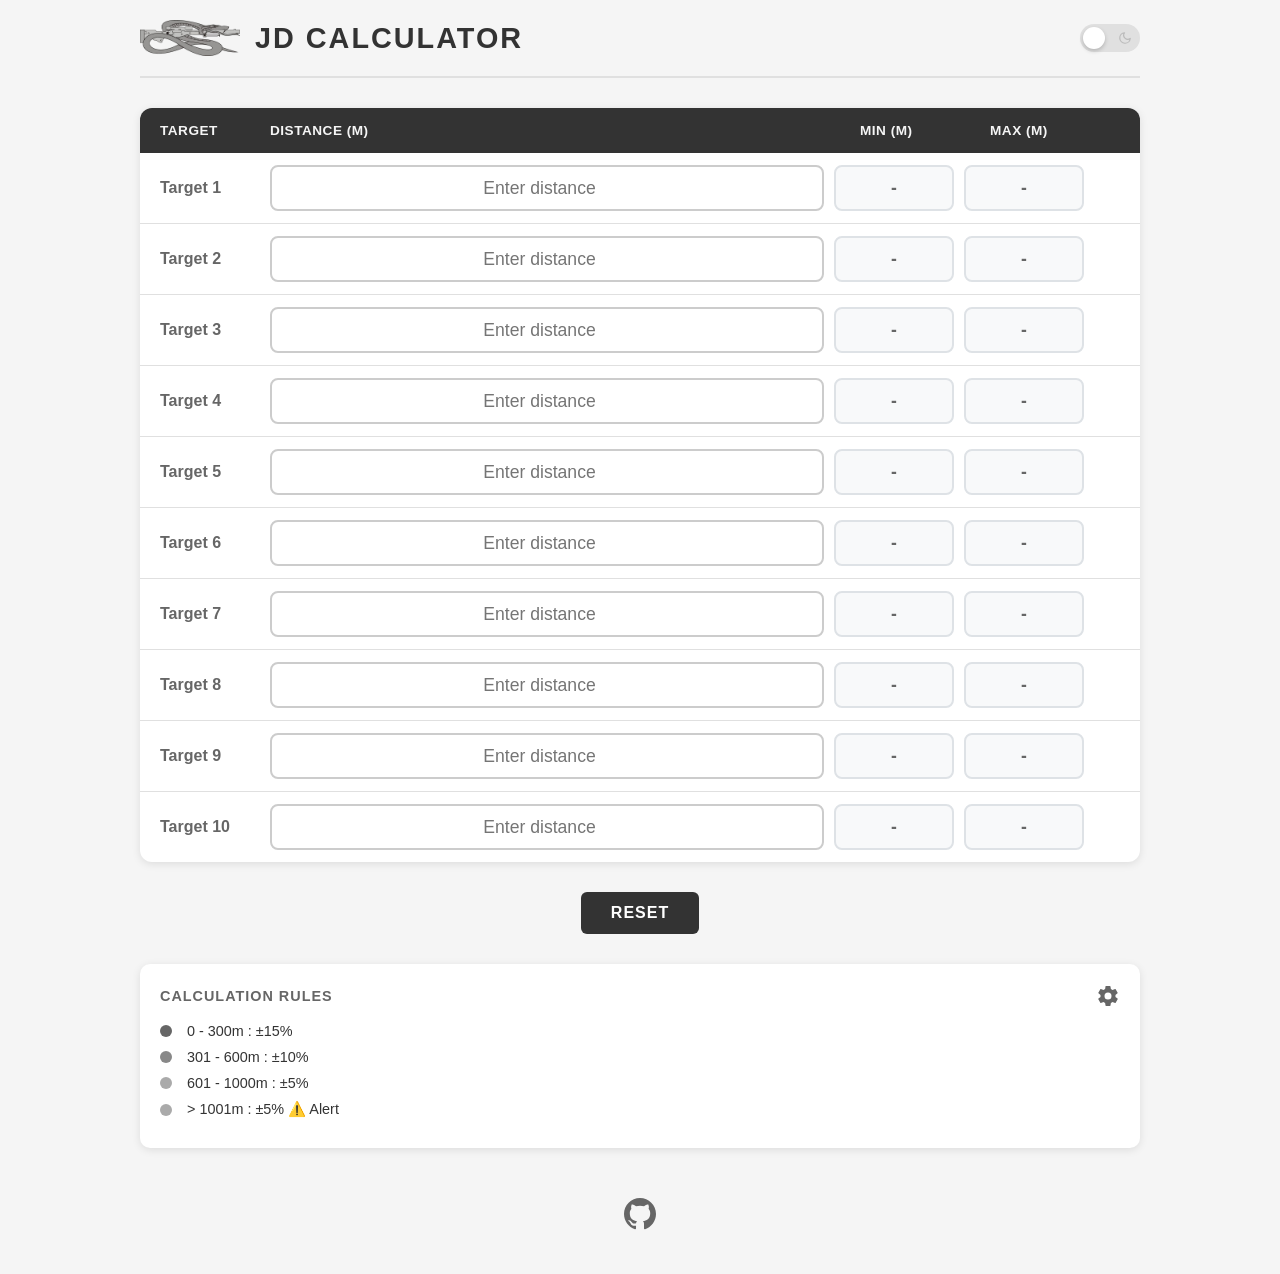
==== commit eb43f8e0: "Add common CSS stylesheet for consistent design across pages" ====
--- a/index.html
+++ b/index.html
@@ -1,177 +1,11 @@
 <!DOCTYPE html>
-<html lang="fr">
+<html lang="en">
 <head>
     <meta charset="UTF-8">
     <meta name="viewport" content="width=device-width, initial-scale=1.0">
     <title>JD CALCULATOR</title>
+    <link rel="stylesheet" href="styles.css">
     <style>
-        :root {
-            --bg-color: #f5f5f5;
-            --card-bg: #ffffff;
-            --text-color: #333333;
-            --text-secondary: #666666;
-            --border-color: #e0e0e0;
-            --input-bg: #ffffff;
-            --input-border: #cccccc;
-            --accent-color: #333333;
-            --accent-hover: #1a1a1a;
-            --alert-color: #e67e22;
-            --shadow: 0 2px 8px rgba(0, 0, 0, 0.1);
-            --cell-bg: #f8f9fa;
-            --cell-border: #dee2e6;
-        }
-
-        [data-theme="dark"] {
-            --bg-color: #1a1a1a;
-            --card-bg: #2d2d2d;
-            --text-color: #e0e0e0;
-            --text-secondary: #aaaaaa;
-            --border-color: #404040;
-            --input-bg: #3d3d3d;
-            --input-border: #505050;
-            --accent-color: #e0e0e0;
-            --accent-hover: #f5f5f5;
-            --alert-color: #f39c12;
-            --shadow: 0 2px 8px rgba(0, 0, 0, 0.3);
-            --cell-bg: #3d3d3d;
-            --cell-border: #505050;
-        }
-
-        * {
-            margin: 0;
-            padding: 0;
-            box-sizing: border-box;
-        }
-
-        body {
-            font-family: -apple-system, BlinkMacSystemFont, 'Segoe UI', Roboto, Oxygen, Ubuntu, sans-serif;
-            background-color: var(--bg-color);
-            color: var(--text-color);
-            min-height: 100vh;
-            padding: 20px;
-            transition: background-color 0.3s ease, color 0.3s ease;
-        }
-
-        .container {
-            max-width: 1000px;
-            margin: 0 auto;
-        }
-
-        header {
-            display: flex;
-            justify-content: space-between;
-            align-items: center;
-            margin-bottom: 30px;
-            padding-bottom: 20px;
-            border-bottom: 2px solid var(--border-color);
-            flex-wrap: wrap;
-            gap: 15px;
-        }
-
-        .logo-title {
-            display: flex;
-            align-items: center;
-            gap: 15px;
-        }
-
-        .logo {
-            width: auto;
-            height: auto;
-            max-width: 100px;
-            max-height: 100px;
-            object-fit: contain;
-            transform: scale(1);
-            transform-origin: left center;
-            transition: transform 0.3s ease;
-        }
-
-        .logo:hover {
-            transform: scale(1.05);
-        }
-
-        h1 {
-            font-size: clamp(1.3rem, 4vw, 1.8rem);
-            font-weight: 700;
-            letter-spacing: 2px;
-            text-transform: uppercase;
-        }
-
-        .theme-toggle {
-            display: flex;
-            align-items: center;
-            gap: 10px;
-        }
-
-        .toggle-btn {
-            width: 60px;
-            height: 28px;
-            background-color: var(--border-color);
-            border-radius: 14px;
-            position: relative;
-            cursor: pointer;
-            transition: background-color 0.3s ease;
-            border: none;
-        }
-
-        .toggle-btn::before {
-            content: '';
-            position: absolute;
-            left: 8px;
-            top: 50%;
-            transform: translateY(-50%);
-            width: 14px;
-            height: 14px;
-            background-image: url("data:image/svg+xml,%3Csvg xmlns='http://www.w3.org/2000/svg' viewBox='0 0 24 24' fill='none' stroke='%23666' stroke-width='2' stroke-linecap='round' stroke-linejoin='round'%3E%3Ccircle cx='12' cy='12' r='5'/%3E%3Cline x1='12' y1='1' x2='12' y2='3'/%3E%3Cline x1='12' y1='21' x2='12' y2='23'/%3E%3Cline x1='4.22' y1='4.22' x2='5.64' y2='5.64'/%3E%3Cline x1='18.36' y1='18.36' x2='19.78' y2='19.78'/%3E%3Cline x1='1' y1='12' x2='3' y2='12'/%3E%3Cline x1='21' y1='12' x2='23' y2='12'/%3E%3Cline x1='4.22' y1='19.78' x2='5.64' y2='18.36'/%3E%3Cline x1='18.36' y1='5.64' x2='19.78' y2='4.22'/%3E%3C/svg%3E");
-            background-size: contain;
-            background-repeat: no-repeat;
-            opacity: 1;
-            transition: opacity 0.3s ease;
-        }
-
-        .toggle-btn::after {
-            content: '';
-            position: absolute;
-            right: 8px;
-            top: 50%;
-            transform: translateY(-50%);
-            width: 14px;
-            height: 14px;
-            background-image: url("data:image/svg+xml,%3Csvg xmlns='http://www.w3.org/2000/svg' viewBox='0 0 24 24' fill='none' stroke='%23666' stroke-width='2' stroke-linecap='round' stroke-linejoin='round'%3E%3Cpath d='M21 12.79A9 9 0 1 1 11.21 3 7 7 0 0 0 21 12.79z'/%3E%3C/svg%3E");
-            background-size: contain;
-            background-repeat: no-repeat;
-            opacity: 0.3;
-            transition: opacity 0.3s ease;
-        }
-
-        .toggle-btn .slider {
-            position: absolute;
-            width: 22px;
-            height: 22px;
-            background-color: white;
-            border-radius: 50%;
-            top: 3px;
-            left: 3px;
-            transition: transform 0.3s ease;
-            box-shadow: 0 2px 4px rgba(0, 0, 0, 0.2);
-            z-index: 1;
-        }
-
-        .toggle-btn[data-active="true"] {
-            background-color: var(--accent-color);
-        }
-
-        .toggle-btn[data-active="true"]::before {
-            opacity: 0.3;
-        }
-
-        .toggle-btn[data-active="true"]::after {
-            opacity: 1;
-        }
-
-        .toggle-btn[data-active="true"] .slider {
-            transform: translateX(32px);
-        }
-
         .targets-table {
             width: 100%;
             background-color: var(--card-bg);
@@ -607,7 +441,7 @@
                 <h1>JD CALCULATOR</h1>
             </div>
             <div class="theme-toggle">
-                <button class="toggle-btn" id="themeToggle" data-active="false" aria-label="Basculer le mode sombre"><span class="slider"></span></button>
+                <button class="toggle-btn" id="themeToggle" data-active="false" aria-label="Toggle dark mode"><span class="slider"></span></button>
             </div>
         </header>
 
@@ -630,8 +464,8 @@
 
         <div class="legend">
             <div class="legend-header">
-                <h3>Règles de calcul</h3>
-                <svg class="config-toggle" id="configToggle" viewBox="0 0 24 24" xmlns="http://www.w3.org/2000/svg" aria-label="Configurer les plages de calcul">
+                <h3>Calculation rules</h3>
+                <svg class="config-toggle" id="configToggle" viewBox="0 0 24 24" xmlns="http://www.w3.org/2000/svg" aria-label="Configure calculation ranges">
                     <path d="M12 15.5A3.5 3.5 0 0 1 8.5 12 3.5 3.5 0 0 1 12 8.5a3.5 3.5 0 0 1 3.5 3.5 3.5 3.5 0 0 1-3.5 3.5m7.43-2.53c.04-.32.07-.64.07-.97 0-.33-.03-.66-.07-1l2.11-1.63c.19-.15.24-.42.12-.64l-2-3.46c-.12-.22-.39-.3-.61-.22l-2.49 1c-.52-.4-1.08-.73-1.69-.98l-.38-2.65A.488.488 0 0 0 14 2h-4c-.25 0-.46.18-.5.42l-.38 2.65c-.61.25-1.17.59-1.69.98l-2.49-1c-.23-.09-.49 0-.61.22l-2 3.46c-.13.22-.07.49.12.64l2.11 1.63c-.04.34-.07.67-.07 1 0 .33.03.66.07.97l-2.11 1.63c-.19.15-.24.42-.12.64l2 3.46c.12.22.39.3.61.22l2.49-1.01c.52.4 1.08.73 1.69.98l.38 2.65c.04.24.25.42.5.42h4c.25 0 .46-.18.5-.42l.38-2.65c.61-.25 1.17-.59 1.69-.98l2.49 1.01c.22.08.49 0 .61-.22l2-3.46c.12-.22.07-.49-.12-.64l-2.11-1.63z"/>
                 </svg>
             </div>
@@ -650,21 +484,21 @@
                 </div>
                 <div class="legend-item">
                     <div class="legend-dot range3"></div>
-                    <span>> 1000m : ⚠️ Alerte + calcul à 5%</span>
+                    <span>> 1000m : ⚠️ Alert + calculation at 5%</span>
                 </div>
             </div>
             <div class="config-panel" id="configPanel">
-                <div class="config-header">Configuration des plages</div>
+                <div class="config-header">Range configuration</div>
                 <div id="configRows"></div>
                 <div class="config-actions">
-                    <button class="config-add-btn" id="configAddBtn">+ Ajouter une plage</button>
-                    <button class="config-reset-btn" id="configResetBtn">🔄 Réinitialiser valeurs par défaut</button>
+                    <button class="config-add-btn" id="configAddBtn">+ Add range</button>
+                    <button class="config-reset-btn" id="configResetBtn">Reset to default values</button>
                 </div>
             </div>
         </div>
 
         <div class="github-section">
-            <a href="https://github.com/jjllrrvvrr" target="_blank" rel="noopener noreferrer" aria-label="Voir le profil GitHub">
+            <a href="https://github.com/jjllrrvvrr" target="_blank" rel="noopener noreferrer" aria-label="View GitHub profile">
                 <svg class="github-logo" viewBox="0 0 24 24" fill="currentColor" xmlns="http://www.w3.org/2000/svg">
                     <path d="M12 0C5.37 0 0 5.37 0 12c0 5.3 3.44 9.8 8.2 11.37.6.11.82-.26.82-.58v-2.03c-3.34.72-4.04-1.61-4.04-1.61-.55-1.39-1.33-1.76-1.33-1.76-1.09-.74.08-.73.08-.73 1.2.09 1.84 1.24 1.84 1.24 1.07 1.83 2.8 1.3 3.49 1 .1-.78.42-1.3.76-1.6-2.67-.3-5.47-1.33-5.47-5.93 0-1.31.47-2.38 1.24-3.22-.13-.3-.54-1.52.12-3.17 0 0 1-.32 3.3 1.23a11.5 11.5 0 0 1 6 0c2.28-1.55 3.29-1.23 3.29-1.23.66 1.65.24 2.87.12 3.17.77.84 1.24 1.91 1.24 3.22 0 4.61-2.8 5.63-5.48 5.92.43.37.82 1.1.82 2.22v3.29c0 .32.22.7.82.58C20.56 21.8 24 17.3 24 12c0-6.63-5.37-12-12-12z"/>
                 </svg>
@@ -711,7 +545,7 @@
             row.innerHTML = `
                 <div class="cell-target">Target ${index + 1}</div>
                 <div class="cell-input">
-                    <input type="number" id="distance-${index}" min="0" step="1" placeholder="Entrez la distance">
+                    <input type="number" id="distance-${index}" min="0" step="1" placeholder="Enter distance">
                 </div>
                 <div class="cell-min" id="min-${index}"></div>
                 <div class="cell-max" id="max-${index}"></div>
@@ -726,7 +560,7 @@
             tableBody.appendChild(createRow(i));
         }
 
-        // Configuration des plages de calcul
+        // Range configuration de calcul
         const defaultRanges = [
             { min: 0, max: 300, percent: 15 },
             { min: 301, max: 600, percent: 10 },
@@ -774,7 +608,7 @@
                 } else {
                     label = `${range.min} - ${range.max}m`;
                 }
-                const alertText = range.max === null ? ' ⚠️ Alerte' : '';
+                const alertText = range.max === null ? ' ⚠️ Alert' : '';
                 html += `
                     <div class="legend-item">
                         <div class="legend-dot ${colorClass}"></div>
@@ -890,7 +724,7 @@
         // Bouton Reset
         const resetBtn = document.getElementById('resetBtn');
         resetBtn.addEventListener('click', () => {
-            if (confirm('Voulez-vous vraiment réinitialiser toutes les valeurs ?')) {
+            if (confirm('Do you really want to reset all values?')) {
                 for (let i = 0; i < 10; i++) {
                     const input = document.getElementById(`distance-${i}`);
                     const row = input.closest('.table-row');
@@ -938,7 +772,7 @@
                 const canDelete = currentRanges.length > 2;
 
                 row.innerHTML = `
-                    <span class="config-label">Plage ${index + 1}</span>
+                    <span class="config-label">Range ${index + 1}</span>
                     <input type="number" class="config-input config-min" value="${range.min}" 
                            ${isFirst ? 'disabled' : ''} placeholder="Min">
                     <span>-</span>
@@ -1005,7 +839,7 @@
                 percent: lastRange.percent
             };
 
-            // Ajouter la nouvelle plage infinie
+            // Add new infinite range
             currentRanges.push({
                 min: newMax + 1,
                 max: null,
@@ -1037,7 +871,7 @@
         }
 
         function resetConfig() {
-            if (confirm('Voulez-vous vraiment réinitialiser les plages aux valeurs par défaut ?')) {
+            if (confirm('Do you really want to reset ranges to default values?')) {
                 currentRanges = JSON.parse(JSON.stringify(defaultRanges));
                 saveConfig();
                 renderConfigPanel();
--- a/styles.css
+++ b/styles.css
@@ -0,0 +1,248 @@
+/* JD Calculator - Common Styles */
+/* Theme variables */
+:root {
+    --bg-color: #f5f5f5;
+    --card-bg: #ffffff;
+    --text-color: #333333;
+    --text-secondary: #666666;
+    --border-color: #e0e0e0;
+    --input-bg: #ffffff;
+    --input-border: #cccccc;
+    --accent-color: #333333;
+    --accent-hover: #1a1a1a;
+    --alert-color: #e67e22;
+    --shadow: 0 2px 8px rgba(0, 0, 0, 0.1);
+    --cell-bg: #f8f9fa;
+    --cell-border: #dee2e6;
+}
+
+[data-theme="dark"] {
+    --bg-color: #1a1a1a;
+    --card-bg: #2d2d2d;
+    --text-color: #e0e0e0;
+    --text-secondary: #aaaaaa;
+    --border-color: #404040;
+    --input-bg: #3d3d3d;
+    --input-border: #505050;
+    --accent-color: #e0e0e0;
+    --accent-hover: #f5f5f5;
+    --alert-color: #f39c12;
+    --shadow: 0 2px 8px rgba(0, 0, 0, 0.3);
+    --cell-bg: #3d3d3d;
+    --cell-border: #505050;
+}
+
+/* Reset and base */
+* {
+    margin: 0;
+    padding: 0;
+    box-sizing: border-box;
+}
+
+body {
+    font-family: -apple-system, BlinkMacSystemFont, 'Segoe UI', Roboto, Oxygen, Ubuntu, sans-serif;
+    background-color: var(--bg-color);
+    color: var(--text-color);
+    min-height: 100vh;
+    padding: 20px;
+    transition: background-color 0.3s ease, color 0.3s ease;
+}
+
+.container {
+    max-width: 1000px;
+    margin: 0 auto;
+}
+
+/* Header styles */
+header {
+    display: flex;
+    justify-content: space-between;
+    align-items: center;
+    margin-bottom: 30px;
+    padding-bottom: 20px;
+    border-bottom: 2px solid var(--border-color);
+    flex-wrap: wrap;
+    gap: 15px;
+}
+
+.logo-title {
+    display: flex;
+    align-items: center;
+    gap: 15px;
+}
+
+.logo {
+    width: auto;
+    height: auto;
+    max-width: 100px;
+    max-height: 100px;
+    object-fit: contain;
+    transform: scale(1);
+    transform-origin: left center;
+    transition: transform 0.3s ease;
+}
+
+.logo:hover {
+    transform: scale(1.05);
+}
+
+h1 {
+    font-size: clamp(1.3rem, 4vw, 1.8rem);
+    font-weight: 700;
+    letter-spacing: 2px;
+    text-transform: uppercase;
+}
+
+.subtitle {
+    font-size: 0.75rem;
+    color: var(--text-secondary);
+    text-transform: uppercase;
+    letter-spacing: 1px;
+    margin-top: 3px;
+}
+
+/* Theme toggle */
+.theme-toggle {
+    display: flex;
+    align-items: center;
+    gap: 10px;
+}
+
+.toggle-btn {
+    width: 60px;
+    height: 28px;
+    background-color: var(--border-color);
+    border-radius: 14px;
+    position: relative;
+    cursor: pointer;
+    transition: background-color 0.3s ease;
+    border: none;
+}
+
+.toggle-btn::before {
+    content: '';
+    position: absolute;
+    left: 8px;
+    top: 50%;
+    transform: translateY(-50%);
+    width: 14px;
+    height: 14px;
+    background-image: url("data:image/svg+xml,%3Csvg xmlns='http://www.w3.org/2000/svg' viewBox='0 0 24 24' fill='none' stroke='%23666' stroke-width='2' stroke-linecap='round' stroke-linejoin='round'%3E%3Ccircle cx='12' cy='12' r='5'/%3E%3Cline x1='12' y1='1' x2='12' y2='3'/%3E%3Cline x1='12' y1='21' x2='12' y2='23'/%3E%3Cline x1='4.22' y1='4.22' x2='5.64' y2='5.64'/%3E%3Cline x1='18.36' y1='18.36' x2='19.78' y2='19.78'/%3E%3Cline x1='1' y1='12' x2='3' y2='12'/%3E%3Cline x1='21' y1='12' x2='23' y2='12'/%3E%3Cline x1='4.22' y1='19.78' x2='5.64' y2='18.36'/%3E%3Cline x1='18.36' y1='5.64' x2='19.78' y2='4.22'/%3E%3C/svg%3E");
+    background-size: contain;
+    background-repeat: no-repeat;
+    opacity: 1;
+    transition: opacity 0.3s ease;
+}
+
+.toggle-btn::after {
+    content: '';
+    position: absolute;
+    right: 8px;
+    top: 50%;
+    transform: translateY(-50%);
+    width: 14px;
+    height: 14px;
+    background-image: url("data:image/svg+xml,%3Csvg xmlns='http://www.w3.org/2000/svg' viewBox='0 0 24 24' fill='none' stroke='%23666' stroke-width='2' stroke-linecap='round' stroke-linejoin='round'%3E%3Cpath d='M21 12.79A9 9 0 1 1 11.21 3 7 7 0 0 0 21 12.79z'/%3E%3C/svg%3E");
+    background-size: contain;
+    background-repeat: no-repeat;
+    opacity: 0.3;
+    transition: opacity 0.3s ease;
+}
+
+.toggle-btn .slider {
+    position: absolute;
+    width: 22px;
+    height: 22px;
+    background-color: white;
+    border-radius: 50%;
+    top: 3px;
+    left: 3px;
+    transition: transform 0.3s ease;
+    box-shadow: 0 2px 4px rgba(0, 0, 0, 0.2);
+    z-index: 1;
+}
+
+.toggle-btn[data-active="true"] {
+    background-color: var(--accent-color);
+}
+
+.toggle-btn[data-active="true"]::before {
+    opacity: 0.3;
+}
+
+.toggle-btn[data-active="true"]::after {
+    opacity: 1;
+}
+
+.toggle-btn[data-active="true"] .slider {
+    transform: translateX(32px);
+}
+
+/* Common button styles */
+.reset-btn {
+    background-color: var(--accent-color);
+    color: white;
+    border: none;
+    padding: 12px 30px;
+    border-radius: 6px;
+    font-size: 1rem;
+    font-weight: 600;
+    cursor: pointer;
+    transition: background-color 0.3s ease, transform 0.1s ease;
+    text-transform: uppercase;
+    letter-spacing: 1px;
+}
+
+.reset-btn:hover {
+    background-color: var(--accent-hover);
+}
+
+.reset-btn:active {
+    transform: scale(0.98);
+}
+
+/* Form elements */
+select, input[type="number"] {
+    padding: 12px 15px;
+    border: 2px solid var(--input-border);
+    border-radius: 6px;
+    background-color: var(--input-bg);
+    color: var(--text-color);
+    font-size: 1rem;
+    transition: border-color 0.3s ease;
+}
+
+select:focus, input[type="number"]:focus {
+    outline: none;
+    border-color: var(--accent-color);
+}
+
+/* Responsive */
+@media (max-width: 768px) {
+    header {
+        flex-direction: column;
+        align-items: stretch;
+    }
+
+    .logo-title {
+        justify-content: center;
+    }
+
+    .theme-toggle {
+        align-self: center;
+    }
+}
+
+@media (max-width: 480px) {
+    body {
+        padding: 15px;
+    }
+
+    .logo {
+        transform: scale(1);
+    }
+
+    .logo-title {
+        gap: 10px;
+    }
+}
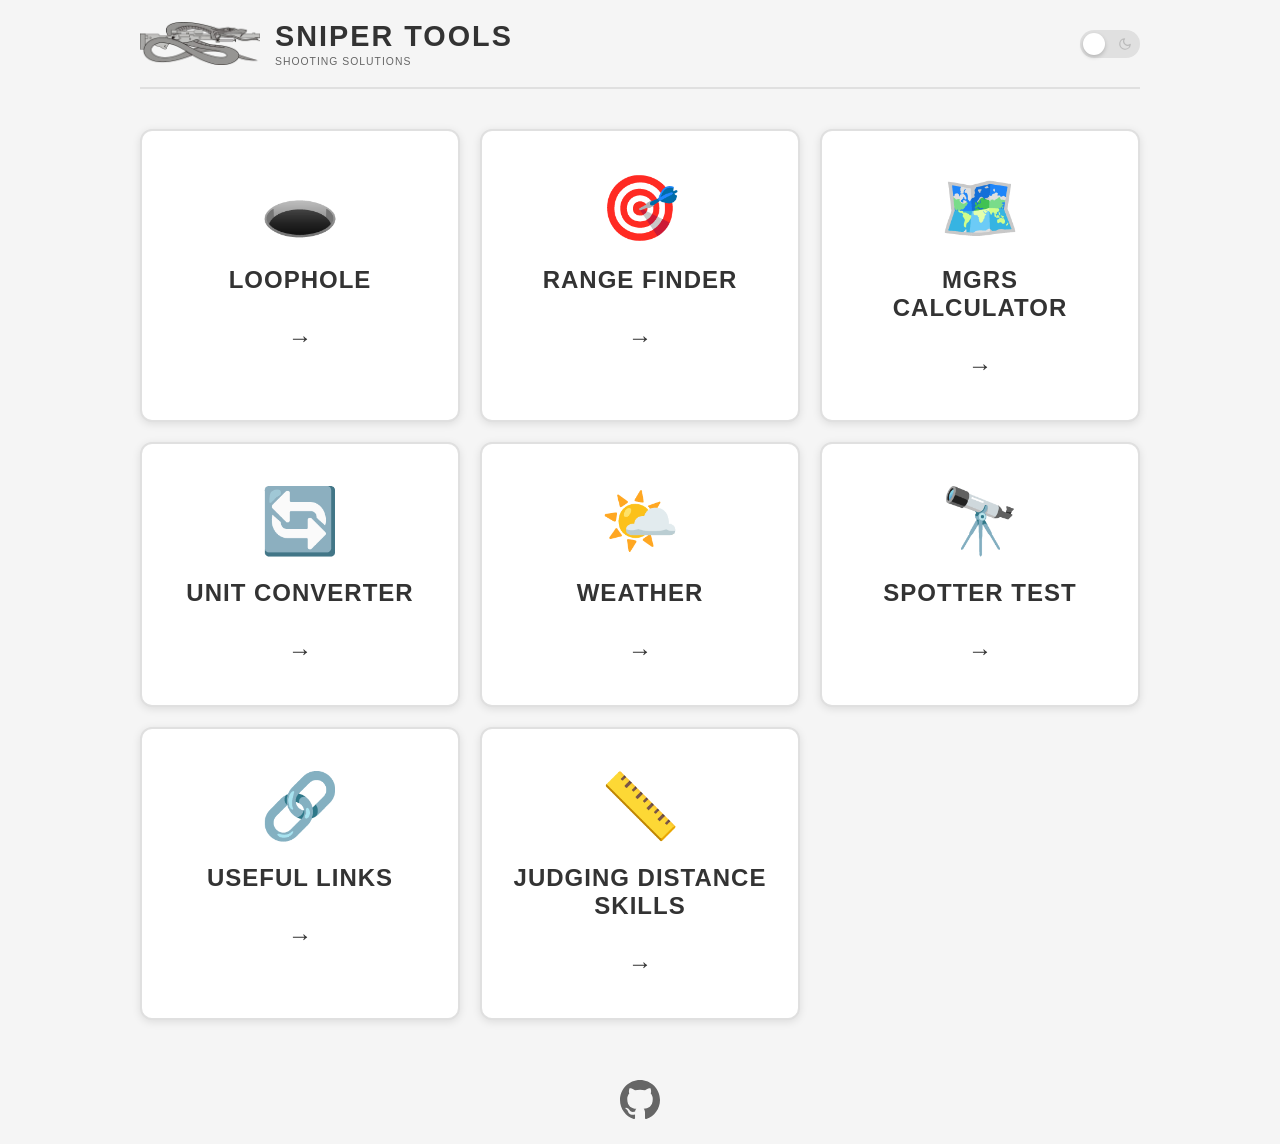
==== commit 4cc40b8b: "Simplify CSS variables, refactor dimensions, and update slogan to 'Shooting Solutions'" ====
--- a/index.html
+++ b/index.html
@@ -3,432 +3,43 @@
 <head>
     <meta charset="UTF-8">
     <meta name="viewport" content="width=device-width, initial-scale=1.0">
-    <title>JD CALCULATOR</title>
+    <title>Sniper Tools</title>
     <link rel="stylesheet" href="styles.css">
     <style>
-        .targets-table {
-            width: 100%;
-            background-color: var(--card-bg);
-            border-radius: 12px;
-            box-shadow: var(--shadow);
-            overflow: hidden;
+        .tools-grid {
+            margin-top: 40px;
         }
 
-        .table-header {
-            display: grid;
-            grid-template-columns: 100px 1fr 120px 120px auto;
-            gap: 10px;
-            padding: 15px 20px;
-            background-color: var(--accent-color);
-            color: var(--bg-color);
-            font-weight: 600;
-            font-size: 0.85rem;
-            text-transform: uppercase;
-            letter-spacing: 0.5px;
-        }
-
-        .table-row {
-            display: grid;
-            grid-template-columns: 100px 1fr 120px 120px auto;
-            gap: 10px;
-            padding: 12px 20px;
-            border-bottom: 1px solid var(--border-color);
-            align-items: center;
-            transition: background-color 0.2s ease;
-        }
-
-        .table-row:last-child {
-            border-bottom: none;
-        }
-
-        .table-row:hover {
-            background-color: var(--cell-bg);
-        }
-
-        .table-row.alert {
-            background-color: rgba(230, 126, 34, 0.1);
-        }
-
-        .table-row.alert:hover {
-            background-color: rgba(230, 126, 34, 0.15);
-        }
-
-        .cell-target {
-            font-weight: 700;
-            color: var(--text-secondary);
-        }
-
-        .cell-input input {
-            width: 100%;
-            height: 46px;
-            padding: 0 12px;
-            border: 2px solid var(--input-border);
-            border-radius: 8px;
-            background-color: var(--input-bg);
-            color: var(--text-color);
-            font-size: 1.1rem;
-            text-align: center;
-            transition: border-color 0.3s ease, box-shadow 0.3s ease;
-        }
-
-        .cell-input input:focus {
-            outline: none;
-            border-color: var(--accent-color);
-            box-shadow: 0 0 0 3px rgba(44, 62, 80, 0.1);
-        }
-
-        [data-theme="dark"] .cell-input input:focus {
-            box-shadow: 0 0 0 3px rgba(128, 128, 128, 0.2);
-        }
-
-        .cell-min, .cell-max {
-            text-align: center;
-            height: 46px;
-            padding: 0 12px;
-            background-color: var(--cell-bg);
-            border: 2px solid var(--cell-border);
-            border-radius: 8px;
-            font-weight: 700;
-            font-size: 1.1rem;
-            color: var(--text-color);
-            display: flex;
-            align-items: center;
-            justify-content: center;
-        }
-
-        .cell-min:empty::before, .cell-max:empty::before {
-            content: '-';
-            color: var(--text-secondary);
-        }
-
-        .cell-alert {
-            display: flex;
-            align-items: center;
-            justify-content: center;
-            color: var(--alert-color);
-            font-size: 1.3rem;
-            opacity: 0;
-            transition: opacity 0.3s ease;
-        }
-
-        .table-row.alert .cell-alert {
-            opacity: 1;
-        }
-
-        .reset-section {
-            margin-top: 30px;
-            text-align: center;
-        }
-
-        .reset-btn {
-            background-color: var(--accent-color);
-            color: white;
-            border: none;
-            padding: 12px 30px;
-            border-radius: 6px;
-            font-size: 1rem;
-            font-weight: 600;
-            cursor: pointer;
-            transition: background-color 0.3s ease, transform 0.1s ease;
-            text-transform: uppercase;
-            letter-spacing: 1px;
-        }
-
-        .reset-btn:hover {
-            background-color: var(--accent-hover);
-        }
-
-        .reset-btn:active {
-            transform: scale(0.98);
-        }
-
-        .legend {
-            margin-top: 30px;
-            padding: 20px;
-            background-color: var(--card-bg);
-            border-radius: 10px;
+        .tool-card {
             box-shadow: var(--shadow);
         }
 
-        .legend-header {
-            display: flex;
-            justify-content: space-between;
-            align-items: center;
-            margin-bottom: 15px;
+        .tool-card:hover {
+            box-shadow: var(--shadow);
         }
 
-        .legend h3 {
-            font-size: 0.9rem;
+        .tool-card h2 {
+            font-size: 1.5rem;
+            font-weight: 700;
             text-transform: uppercase;
             letter-spacing: 1px;
-            color: var(--text-secondary);
+            margin-bottom: 10px;
+            color: var(--text-primary);
         }
 
-        .config-toggle {
-            width: 24px;
-            height: 24px;
-            cursor: pointer;
-            transition: transform 0.3s ease;
-            fill: var(--text-secondary);
-        }
-
-        .config-toggle:hover {
-            transform: rotate(90deg);
-            fill: var(--accent-color);
-        }
-
-        .config-panel {
-            max-height: 0;
-            overflow: hidden;
-            transition: max-height 0.3s ease, padding 0.3s ease;
-            background-color: var(--cell-bg);
-            border-radius: 8px;
-            margin-top: 0;
-        }
-
-        .config-panel.open {
-            max-height: 600px;
-            padding: 15px;
-            margin-top: 15px;
-        }
-
-        .config-header {
-            font-size: 0.85rem;
-            font-weight: 600;
-            color: var(--text-color);
-            margin-bottom: 12px;
-            text-transform: uppercase;
-            letter-spacing: 0.5px;
-        }
-
-        .config-row {
-            display: flex;
-            align-items: center;
-            gap: 12px;
-            margin-bottom: 12px;
-            flex-wrap: nowrap;
-        }
-
-        .config-label {
-            font-size: 0.8rem;
+        .tool-card p {
+            font-size: 0.9rem;
             color: var(--text-secondary);
-            min-width: 60px;
-            font-weight: 500;
-        }
-
-        .config-input {
-            flex: 1;
-            min-width: 80px;
-            max-width: 140px;
-            height: 40px;
-            padding: 0 12px;
-            border: 2px solid var(--input-border);
-            border-radius: 6px;
-            background-color: var(--input-bg);
-            color: var(--text-color);
-            font-size: 1rem;
-            text-align: center;
-            transition: border-color 0.2s ease;
-        }
-
-        .config-input:focus {
-            outline: none;
-            border-color: var(--accent-color);
-        }
-
-        .config-input:disabled {
-            background-color: var(--border-color);
-            color: var(--text-secondary);
-            cursor: not-allowed;
-        }
-
-        .config-input.percent {
-            width: 60px;
-        }
-
-        .config-input::placeholder {
-            color: var(--text-secondary);
-            opacity: 0.5;
-        }
-
-        .config-delete {
-            background: none;
-            border: none;
-            cursor: pointer;
-            font-size: 1.1rem;
-            padding: 4px 8px;
-            border-radius: 4px;
-            transition: background-color 0.2s ease;
-            opacity: 0.6;
-        }
-
-        .config-delete:hover {
-            background-color: rgba(231, 76, 60, 0.2);
-            opacity: 1;
-        }
-
-        .config-delete:disabled {
-            opacity: 0.2;
-            cursor: not-allowed;
-        }
-
-        .config-add-btn, .config-reset-btn {
-            margin-top: 12px;
-            padding: 8px 16px;
-            border: 2px solid var(--accent-color);
-            border-radius: 6px;
-            background-color: transparent;
-            color: var(--accent-color);
-            font-size: 0.85rem;
-            font-weight: 600;
-            cursor: pointer;
-            transition: all 0.2s ease;
-        }
-
-        .config-add-btn:hover, .config-reset-btn:hover {
-            background-color: var(--accent-color);
-            color: var(--bg-color);
-        }
-
-        .config-add-btn:disabled {
-            opacity: 0.4;
-            cursor: not-allowed;
-        }
-
-        .config-reset-btn {
-            margin-left: 10px;
-        }
-
-        .config-actions {
-            display: flex;
-            gap: 10px;
-            flex-wrap: wrap;
-        }
-
-        .legend-item {
-            display: flex;
-            align-items: center;
-            gap: 15px;
-            margin-bottom: 10px;
-            font-size: 0.9rem;
-        }
-
-        .legend-dot {
-            width: 12px;
-            height: 12px;
-            border-radius: 50%;
-        }
-
-        .legend-dot.range1 { background-color: #666666; }
-        .legend-dot.range2 { background-color: #888888; }
-        .legend-dot.range3 { background-color: #aaaaaa; }
-
-        .github-section {
-            margin-top: 30px;
-            text-align: center;
-            padding: 20px;
-        }
-
-        .github-logo {
-            width: 32px;
-            height: 32px;
-            fill: var(--text-secondary);
-            transition: fill 0.3s ease, transform 0.3s ease;
-        }
-
-        .github-logo:hover {
-            fill: var(--accent-color);
-            transform: scale(1.1);
+            line-height: 1.5;
         }
 
         @media (max-width: 768px) {
-            .table-header {
-                display: none;
+            .tool-card {
+                padding: 30px 20px;
             }
 
-            .table-row {
-                display: grid;
-                grid-template-columns: 1fr 1fr;
-                grid-template-rows: auto auto auto;
-                gap: 10px;
-                padding: 15px;
-            }
-
-            .cell-target {
-                grid-column: 1 / -1;
-                text-align: center;
-                font-size: 1.1rem;
-                padding-bottom: 5px;
-                border-bottom: 1px solid var(--border-color);
-            }
-
-            .cell-input {
-                grid-column: 1 / -1;
-            }
-
-            .cell-min {
-                grid-column: 1;
-                position: relative;
-            }
-
-            .cell-max {
-                grid-column: 2;
-                position: relative;
-            }
-
-            .cell-min::before {
-                content: 'MIN';
-                position: absolute;
-                top: -8px;
-                left: 50%;
-                transform: translateX(-50%);
-                background-color: var(--card-bg);
-                padding: 0 8px;
-                font-size: 0.65rem;
-                color: var(--text-secondary);
-                font-weight: 600;
-            }
-
-            .cell-max::before {
-                content: 'MAX';
-                position: absolute;
-                top: -8px;
-                left: 50%;
-                transform: translateX(-50%);
-                background-color: var(--card-bg);
-                padding: 0 8px;
-                font-size: 0.65rem;
-                color: var(--text-secondary);
-                font-weight: 600;
-            }
-
-            .cell-alert {
-                grid-column: 1 / -1;
-                font-size: 1rem;
-            }
-
-            .table-row.alert .cell-alert::after {
-                content: ' > 1000m';
-                font-size: 0.85rem;
-                margin-left: 5px;
-            }
-        }
-
-        @media (max-width: 480px) {
-            body {
-                padding: 15px;
-            }
-
-            .logo {
-                transform: scale(1);
-            }
-
-            .logo-title {
-                gap: 10px;
-            }
-
-            .targets-table {
-                border-radius: 8px;
+            .tool-icon {
+                font-size: 3rem;
             }
         }
     </style>
@@ -438,68 +49,69 @@
         <header>
             <div class="logo-title">
                 <img src="logo.png" alt="Logo" class="logo">
-                <h1>JD CALCULATOR</h1>
+                <div>
+                    <h1>Sniper Tools</h1>
+                    <div class="subtitle">Shooting Solutions</div>
+                </div>
             </div>
             <div class="theme-toggle">
                 <button class="toggle-btn" id="themeToggle" data-active="false" aria-label="Toggle dark mode"><span class="slider"></span></button>
             </div>
         </header>
 
-        <div class="targets-table">
-            <div class="table-header">
-                <div>Target</div>
-                <div>Distance (m)</div>
-                <div>Min (m)</div>
-                <div>Max (m)</div>
-                <div></div>
-            </div>
-            <div id="tableBody">
-                <!-- Les 10 lignes seront générées par JavaScript -->
-            </div>
-        </div>
+        <div class="tools-grid">
+            <a href="loophole.html" class="tool-card">
+                <div class="tool-icon">🕳️</div>
+                <h2>Loophole</h2>
+                <div class="arrow">→</div>
+            </a>
 
-        <div class="reset-section">
-            <button class="reset-btn" id="resetBtn">Reset</button>
-        </div>
+            <a href="rangefinder.html" class="tool-card">
+                <div class="tool-icon">🎯</div>
+                <h2>Range Finder</h2>
+                <div class="arrow">→</div>
+            </a>
 
-        <div class="legend">
-            <div class="legend-header">
-                <h3>Calculation rules</h3>
-                <svg class="config-toggle" id="configToggle" viewBox="0 0 24 24" xmlns="http://www.w3.org/2000/svg" aria-label="Configure calculation ranges">
-                    <path d="M12 15.5A3.5 3.5 0 0 1 8.5 12 3.5 3.5 0 0 1 12 8.5a3.5 3.5 0 0 1 3.5 3.5 3.5 3.5 0 0 1-3.5 3.5m7.43-2.53c.04-.32.07-.64.07-.97 0-.33-.03-.66-.07-1l2.11-1.63c.19-.15.24-.42.12-.64l-2-3.46c-.12-.22-.39-.3-.61-.22l-2.49 1c-.52-.4-1.08-.73-1.69-.98l-.38-2.65A.488.488 0 0 0 14 2h-4c-.25 0-.46.18-.5.42l-.38 2.65c-.61.25-1.17.59-1.69.98l-2.49-1c-.23-.09-.49 0-.61.22l-2 3.46c-.13.22-.07.49.12.64l2.11 1.63c-.04.34-.07.67-.07 1 0 .33.03.66.07.97l-2.11 1.63c-.19.15-.24.42-.12.64l2 3.46c.12.22.39.3.61.22l2.49-1.01c.52.4 1.08.73 1.69.98l.38 2.65c.04.24.25.42.5.42h4c.25 0 .46-.18.5-.42l.38-2.65c.61-.25 1.17-.59 1.69-.98l2.49 1.01c.22.08.49 0 .61-.22l2-3.46c.12-.22.07-.49-.12-.64l-2.11-1.63z"/>
-                </svg>
-            </div>
-            <div id="legendContent">
-                <div class="legend-item">
-                    <div class="legend-dot range1"></div>
-                    <span>0 - 300m : ±15%</span>
-                </div>
-                <div class="legend-item">
-                    <div class="legend-dot range2"></div>
-                    <span>301 - 600m : ±10%</span>
-                </div>
-                <div class="legend-item">
-                    <div class="legend-dot range3"></div>
-                    <span>601 - 1000m : ±5%</span>
-                </div>
-                <div class="legend-item">
-                    <div class="legend-dot range3"></div>
-                    <span>> 1000m : ⚠️ Alert + calculation at 5%</span>
-                </div>
-            </div>
-            <div class="config-panel" id="configPanel">
-                <div class="config-header">Range configuration</div>
-                <div id="configRows"></div>
-                <div class="config-actions">
-                    <button class="config-add-btn" id="configAddBtn">+ Add range</button>
-                    <button class="config-reset-btn" id="configResetBtn">Reset to default values</button>
-                </div>
-            </div>
+            <a href="mgrscalculator.html" class="tool-card">
+                <div class="tool-icon">🗺️</div>
+                <h2>MGRS Calculator</h2>
+                <div class="arrow">→</div>
+            </a>
+
+            <a href="converter.html" class="tool-card">
+                <div class="tool-icon">🔄</div>
+                <h2>Unit Converter</h2>
+                <div class="arrow">→</div>
+            </a>
+
+            <a href="weather.html" class="tool-card">
+                <div class="tool-icon">🌤️</div>
+                <h2>Weather</h2>
+                <div class="arrow">→</div>
+            </a>
+
+            <a href="spottertest.html" class="tool-card">
+                <div class="tool-icon">🔭</div>
+                <h2>Spotter Test</h2>
+                <div class="arrow">→</div>
+            </a>
+
+            <a href="usefull.html" class="tool-card">
+                <div class="tool-icon">🔗</div>
+                <h2>Useful Links</h2>
+                <div class="arrow">→</div>
+            </a>
+
+            <a href="jd.html" class="tool-card">
+                <div class="tool-icon">📏</div>
+                <h2>Judging Distance Skills</h2>
+                <div class="arrow">→</div>
+            </a>
         </div>
 
         <div class="github-section">
-            <a href="https://github.com/jjllrrvvrr" target="_blank" rel="noopener noreferrer" aria-label="View GitHub profile">
-                <svg class="github-logo" viewBox="0 0 24 24" fill="currentColor" xmlns="http://www.w3.org/2000/svg">
+            <a href="https://github.com/jjllrrvvrr" target="_blank" rel="noopener noreferrer" aria-label="View GitHub profile" class="github-link">
+                <svg viewBox="0 0 24 24" xmlns="http://www.w3.org/2000/svg">
                     <path d="M12 0C5.37 0 0 5.37 0 12c0 5.3 3.44 9.8 8.2 11.37.6.11.82-.26.82-.58v-2.03c-3.34.72-4.04-1.61-4.04-1.61-.55-1.39-1.33-1.76-1.33-1.76-1.09-.74.08-.73.08-.73 1.2.09 1.84 1.24 1.84 1.24 1.07 1.83 2.8 1.3 3.49 1 .1-.78.42-1.3.76-1.6-2.67-.3-5.47-1.33-5.47-5.93 0-1.31.47-2.38 1.24-3.22-.13-.3-.54-1.52.12-3.17 0 0 1-.32 3.3 1.23a11.5 11.5 0 0 1 6 0c2.28-1.55 3.29-1.23 3.29-1.23.66 1.65.24 2.87.12 3.17.77.84 1.24 1.91 1.24 3.22 0 4.61-2.8 5.63-5.48 5.92.43.37.82 1.1.82 2.22v3.29c0 .32.22.7.82.58C20.56 21.8 24 17.3 24 12c0-6.63-5.37-12-12-12z"/>
                 </svg>
             </a>
@@ -507,7 +119,6 @@
     </div>
 
     <script>
-        // Gestion du thème
         const themeToggle = document.getElementById('themeToggle');
         const html = document.documentElement;
 
@@ -533,359 +144,7 @@
         }
 
         themeToggle.addEventListener('click', toggleTheme);
-
-        // Génération des 10 lignes
-        const tableBody = document.getElementById('tableBody');
-
-        function createRow(index) {
-            const row = document.createElement('div');
-            row.className = 'table-row';
-            row.dataset.index = index;
-
-            row.innerHTML = `
-                <div class="cell-target">Target ${index + 1}</div>
-                <div class="cell-input">
-                    <input type="number" id="distance-${index}" min="0" step="1" placeholder="Enter distance">
-                </div>
-                <div class="cell-min" id="min-${index}"></div>
-                <div class="cell-max" id="max-${index}"></div>
-                <div class="cell-alert">⚠️</div>
-            `;
-
-            return row;
-        }
-
-        // Créer les 10 lignes
-        for (let i = 0; i < 10; i++) {
-            tableBody.appendChild(createRow(i));
-        }
-
-        // Range configuration de calcul
-        const defaultRanges = [
-            { min: 0, max: 300, percent: 15 },
-            { min: 301, max: 600, percent: 10 },
-            { min: 601, max: 1000, percent: 5 },
-            { min: 1001, max: null, percent: 5 }
-        ];
-
-        let currentRanges = [];
-
-        // Charger la configuration depuis localStorage
-        function loadConfig() {
-            const savedConfig = localStorage.getItem('jdConfig');
-            if (savedConfig) {
-                try {
-                    currentRanges = JSON.parse(savedConfig);
-                } catch (e) {
-                    currentRanges = [...defaultRanges];
-                }
-            } else {
-                currentRanges = [...defaultRanges];
-            }
-        }
-
-        // Sauvegarder la configuration
-        function saveConfig() {
-            localStorage.setItem('jdConfig', JSON.stringify(currentRanges));
-            updateLegendDisplay();
-            // Recalculer tous les targets avec les nouvelles plages
-            for (let i = 0; i < 10; i++) {
-                updateRow(i);
-            }
-        }
-
-        // Mettre à jour l'affichage de la légende
-        function updateLegendDisplay() {
-            const legendContent = document.getElementById('legendContent');
-            const colors = ['range1', 'range2', 'range3', 'range3', 'range1', 'range2', 'range3', 'range3', 'range1', 'range2'];
-            
-            let html = '';
-            currentRanges.forEach((range, index) => {
-                const colorClass = colors[index % colors.length];
-                let label = '';
-                if (range.max === null) {
-                    label = `> ${range.min}m`;
-                } else {
-                    label = `${range.min} - ${range.max}m`;
-                }
-                const alertText = range.max === null ? ' ⚠️ Alert' : '';
-                html += `
-                    <div class="legend-item">
-                        <div class="legend-dot ${colorClass}"></div>
-                        <span>${label} : ±${range.percent}%${alertText}</span>
-                    </div>
-                `;
-            });
-            legendContent.innerHTML = html;
-        }
-
-        // Logique de calcul - utilise les plages configurées
-        function getPercent(distance) {
-            if (isNaN(distance) || distance < 0) return 0;
-            
-            for (const range of currentRanges) {
-                if (range.max === null) {
-                    // Dernière plage (infini)
-                    if (distance >= range.min) {
-                        return range.percent;
-                    }
-                } else {
-                    if (distance >= range.min && distance <= range.max) {
-                        return range.percent;
-                    }
-                }
-            }
-            // Par défaut, retourner le pourcentage de la dernière plage
-            return currentRanges.length > 0 ? currentRanges[currentRanges.length - 1].percent : 5;
-        }
-
-        // Vérifier si distance est au-delà de la dernière plage définie
-        function isBeyondLastRange(distance) {
-            if (currentRanges.length === 0) return false;
-            const lastRange = currentRanges[currentRanges.length - 1];
-            if (lastRange.max === null) {
-                return distance > 1000 && distance >= lastRange.min; // Alerte si > 1000m
-            }
-            return false;
-        }
-
-        function calculateValues(distance, percent) {
-            const min = distance * (1 - percent / 100);
-            const max = distance * (1 + percent / 100);
-            return {
-                min: Math.round(min),
-                max: Math.round(max)
-            };
-        }
-
-        function updateRow(index) {
-            const input = document.getElementById(`distance-${index}`);
-            const row = input.closest('.table-row');
-            const minCell = document.getElementById(`min-${index}`);
-            const maxCell = document.getElementById(`max-${index}`);
-
-            const distance = parseFloat(input.value);
-
-            if (isNaN(distance) || input.value === '') {
-                minCell.textContent = '';
-                maxCell.textContent = '';
-                row.classList.remove('alert');
-                return;
-            }
-
-            // Vérifier si alerte (> 1000m)
-            if (distance > 1000) {
-                row.classList.add('alert');
-            } else {
-                row.classList.remove('alert');
-            }
-
-            const percent = getPercent(distance);
-            const values = calculateValues(distance, percent);
-
-            minCell.textContent = values.min;
-            maxCell.textContent = values.max;
-        }
-
-        // Écouteurs d'événements pour chaque input
-        for (let i = 0; i < 10; i++) {
-            const input = document.getElementById(`distance-${i}`);
-            input.addEventListener('input', () => {
-                updateRow(i);
-                saveData();
-            });
-        }
-
-        // Sauvegarde dans localStorage
-        function saveData() {
-            const data = [];
-            for (let i = 0; i < 10; i++) {
-                const input = document.getElementById(`distance-${i}`);
-                data.push(input.value);
-            }
-            localStorage.setItem('sniperData', JSON.stringify(data));
-        }
-
-        // Chargement depuis localStorage
-        function loadData() {
-            const savedData = localStorage.getItem('sniperData');
-            if (savedData) {
-                const data = JSON.parse(savedData);
-                for (let i = 0; i < 10 && i < data.length; i++) {
-                    const input = document.getElementById(`distance-${i}`);
-                    if (data[i]) {
-                        input.value = data[i];
-                        updateRow(i);
-                    }
-                }
-            }
-        }
-
-        // Bouton Reset
-        const resetBtn = document.getElementById('resetBtn');
-        resetBtn.addEventListener('click', () => {
-            if (confirm('Do you really want to reset all values?')) {
-                for (let i = 0; i < 10; i++) {
-                    const input = document.getElementById(`distance-${i}`);
-                    const row = input.closest('.table-row');
-                    const minCell = document.getElementById(`min-${i}`);
-                    const maxCell = document.getElementById(`max-${i}`);
-
-                    input.value = '';
-                    minCell.textContent = '';
-                    maxCell.textContent = '';
-                    row.classList.remove('alert');
-                }
-                localStorage.removeItem('sniperData');
-            }
-        });
-
-        // Configuration Panel
-        const configToggle = document.getElementById('configToggle');
-        const configPanel = document.getElementById('configPanel');
-        const configAddBtn = document.getElementById('configAddBtn');
-        const configResetBtn = document.getElementById('configResetBtn');
-        const configRows = document.getElementById('configRows');
-
-        let isConfigOpen = false;
-
-        configToggle.addEventListener('click', () => {
-            isConfigOpen = !isConfigOpen;
-            if (isConfigOpen) {
-                configPanel.classList.add('open');
-                renderConfigPanel();
-            } else {
-                configPanel.classList.remove('open');
-            }
-        });
-
-        function renderConfigPanel() {
-            configRows.innerHTML = '';
-            
-            currentRanges.forEach((range, index) => {
-                const row = document.createElement('div');
-                row.className = 'config-row';
-                row.dataset.index = index;
-
-                const isFirst = index === 0;
-                const isLast = index === currentRanges.length - 1;
-                const canDelete = currentRanges.length > 2;
-
-                row.innerHTML = `
-                    <span class="config-label">Range ${index + 1}</span>
-                    <input type="number" class="config-input config-min" value="${range.min}" 
-                           ${isFirst ? 'disabled' : ''} placeholder="Min">
-                    <span>-</span>
-                    <input type="number" class="config-input config-max" value="${range.max !== null ? range.max : ''}" 
-                           ${isLast ? 'disabled placeholder="∞"' : 'placeholder="Max"'}>
-                    <input type="number" class="config-input percent" value="${range.percent}" placeholder="%">
-                    <button class="config-delete" ${!canDelete ? 'disabled' : ''} title="Supprimer cette plage">🗑️</button>
-                `;
-
-                configRows.appendChild(row);
-
-                // Event listeners pour les inputs
-                const minInput = row.querySelector('.config-min');
-                const maxInput = row.querySelector('.config-max');
-                const percentInput = row.querySelector('.percent');
-                const deleteBtn = row.querySelector('.config-delete');
-
-                if (!isFirst) {
-                    minInput.addEventListener('input', () => updateConfigRow(index, 'min', minInput.value));
-                    minInput.addEventListener('blur', () => validateContinuity());
-                }
-
-                if (!isLast) {
-                    maxInput.addEventListener('input', () => updateConfigRow(index, 'max', maxInput.value));
-                    maxInput.addEventListener('blur', () => validateContinuity());
-                }
-
-                percentInput.addEventListener('input', () => updateConfigRow(index, 'percent', percentInput.value));
-
-                if (canDelete) {
-                    deleteBtn.addEventListener('click', () => deleteConfigRow(index));
-                }
-            });
-
-            updateButtonsState();
-        }
-
-        function updateConfigRow(index, field, value) {
-            const numValue = value === '' ? (field === 'max' ? null : 0) : parseInt(value);
-            currentRanges[index][field] = numValue;
-            saveConfig();
-        }
-
-        function deleteConfigRow(index) {
-            if (currentRanges.length <= 2) return;
-            currentRanges.splice(index, 1);
-            // Recalculer les continuités
-            ensureContinuity();
-            saveConfig();
-            renderConfigPanel();
-        }
-
-        function addConfigRow() {
-            if (currentRanges.length >= 10) return;
-            
-            const lastRange = currentRanges[currentRanges.length - 1];
-            if (lastRange.max !== null) return; // Ne devrait pas arriver
-
-            // Transformer l'ancienne dernière plage
-            const newMax = lastRange.min + 300; // Valeur par défaut
-            currentRanges[currentRanges.length - 1] = {
-                min: lastRange.min,
-                max: newMax,
-                percent: lastRange.percent
-            };
-
-            // Add new infinite range
-            currentRanges.push({
-                min: newMax + 1,
-                max: null,
-                percent: lastRange.percent
-            });
-
-            saveConfig();
-            renderConfigPanel();
-        }
-
-        function ensureContinuity() {
-            // Assurer la continuité : min d'une plage = max de la précédente + 1
-            for (let i = 1; i < currentRanges.length; i++) {
-                const prevMax = currentRanges[i - 1].max;
-                if (prevMax !== null && currentRanges[i].min !== prevMax + 1) {
-                    currentRanges[i].min = prevMax + 1;
-                }
-            }
-        }
-
-        function validateContinuity() {
-            ensureContinuity();
-            saveConfig();
-            renderConfigPanel();
-        }
-
-        function updateButtonsState() {
-            configAddBtn.disabled = currentRanges.length >= 10;
-        }
-
-        function resetConfig() {
-            if (confirm('Do you really want to reset ranges to default values?')) {
-                currentRanges = JSON.parse(JSON.stringify(defaultRanges));
-                saveConfig();
-                renderConfigPanel();
-            }
-        }
-
-        configAddBtn.addEventListener('click', addConfigRow);
-        configResetBtn.addEventListener('click', resetConfig);
-
-        // Initialisation
         loadTheme();
-        loadConfig();
-        updateLegendDisplay();
-        loadData();
     </script>
 </body>
 </html>
--- a/styles.css
+++ b/styles.css
@@ -1,35 +1,59 @@
 /* JD Calculator - Common Styles */
 /* Theme variables */
 :root {
+    /* Colors */
     --bg-color: #f5f5f5;
-    --card-bg: #ffffff;
-    --text-color: #333333;
+    --bg-secondary: #ffffff;
+    --text-primary: #333333;
     --text-secondary: #666666;
-    --border-color: #e0e0e0;
-    --input-bg: #ffffff;
-    --input-border: #cccccc;
-    --accent-color: #333333;
+    --border: #e0e0e0;
     --accent-hover: #1a1a1a;
     --alert-color: #e67e22;
-    --shadow: 0 2px 8px rgba(0, 0, 0, 0.1);
-    --cell-bg: #f8f9fa;
-    --cell-border: #dee2e6;
+    --success-color: #22c55e;
+    --danger-color: #ef4444;
+    --shadow: 0 2px 8px #0000001A;
+    --shadow-sm: 0 2px 4px #00000033;
+    --danger-color-transparent: #EF44441A;
+    --font-mono: 'SF Mono', 'Monaco', 'Inconsolata', 'Roboto Mono', 'Courier New', monospace;
+    
+    /* Dimensions */
+    --border-thin: 1px;
+    --border-width: 2px;
+    --radius-sm: 5px;
+    --radius-md: 8px;
+    --radius-lg: 10px;
+    --space-xs: 9px;
+    --space-sm: 12px;
+    --space-md: 15px;
+    --space-lg: 20px;
+    --space-xl: 30px;
+    --space-2xl: 40px;
+    --text-xs: 0.75rem;
+    --text-sm: 0.85rem;
+    --text-base: 1rem;
+    --text-lg: 1.5rem;
+    --text-xl: 2rem;
+    --container-max: 1000px;
+    --breakpoint-md: 768px;
+    --breakpoint-sm: 480px;
 }
 
 [data-theme="dark"] {
+    /* Colors */
     --bg-color: #1a1a1a;
-    --card-bg: #2d2d2d;
-    --text-color: #e0e0e0;
+    --bg-secondary: #2d2d2d;
+    --text-primary: #e0e0e0;
     --text-secondary: #aaaaaa;
-    --border-color: #404040;
-    --input-bg: #3d3d3d;
-    --input-border: #505050;
-    --accent-color: #e0e0e0;
+    --border: #404040;
     --accent-hover: #f5f5f5;
     --alert-color: #f39c12;
-    --shadow: 0 2px 8px rgba(0, 0, 0, 0.3);
-    --cell-bg: #3d3d3d;
-    --cell-border: #505050;
+    --success-color: #4ade80;
+    --danger-color: #f87171;
+    --shadow: 0 2px 8px #0000004D;
+    --shadow-sm: 0 2px 4px #00000066;
+    --danger-color-transparent: #F871711A;
+    
+    /* Dimensions (same as light) */
 }
 
 /* Reset and base */
@@ -42,40 +66,281 @@
 body {
     font-family: -apple-system, BlinkMacSystemFont, 'Segoe UI', Roboto, Oxygen, Ubuntu, sans-serif;
     background-color: var(--bg-color);
-    color: var(--text-color);
+    color: var(--text-primary);
     min-height: 100vh;
-    padding: 20px;
+    padding: var(--space-lg);
     transition: background-color 0.3s ease, color 0.3s ease;
 }
 
 .container {
-    max-width: 1000px;
+    max-width: var(--container-max);
     margin: 0 auto;
 }
 
-/* Header styles */
+/* ===== UTILITY CLASSES ===== */
+
+/* Card/Panel containers */
+.card {
+    background-color: var(--bg-secondary);
+    border-radius: var(--radius-lg);
+    box-shadow: var(--shadow);
+    padding: var(--space-xl);
+    margin-bottom: var(--space-xl);
+}
+
+.card-inner {
+    background-color: var(--bg-color);
+    border: var(--border-width) solid var(--border);
+    border-radius: var(--radius-lg);
+    padding: var(--space-lg);
+}
+
+/* Form elements - Labels */
+.form-label {
+    font-size: var(--text-xs);
+    color: var(--text-secondary);
+    text-transform: uppercase;
+    letter-spacing: 1px;
+    font-weight: 600;
+    margin-bottom: var(--space-sm);
+    display: block;
+}
+
+/* Form elements - Inputs */
+.form-input {
+    padding: var(--space-sm) 15px;
+    border: var(--border-width) solid var(--border);
+    border-radius: var(--radius-sm);
+    background-color: var(--bg-secondary);
+    color: var(--text-primary);
+    font-size: var(--text-base);
+    width: 100%;
+    transition: border-color 0.3s ease;
+}
+
+.form-input:focus {
+    outline: none;
+    border-color: var(--text-primary);
+}
+
+.form-input:disabled {
+    background-color: var(--border);
+    color: var(--text-secondary);
+    cursor: not-allowed;
+}
+
+.form-input.mono {
+    font-family: var(--font-mono);
+    text-align: center;
+}
+
+/* Form groups */
+.input-group {
+    display: flex;
+    flex-direction: column;
+    gap: 5px;
+}
+
+.form-row {
+    display: flex;
+    gap: var(--space-xl);
+    align-items: center;
+    flex-wrap: wrap;
+    justify-content: center;
+}
+
+/* Buttons */
+.btn {
+    background-color: var(--text-primary);
+    color: var(--bg-color);
+    border: none;
+    padding: var(--space-sm) 30px;
+    border-radius: var(--radius-sm);
+    font-size: var(--text-base);
+    font-weight: 600;
+    cursor: pointer;
+    transition: background-color 0.3s ease, transform 0.1s ease;
+    text-transform: uppercase;
+    letter-spacing: 1px;
+}
+
+.btn:hover {
+    background-color: var(--accent-hover);
+}
+
+.btn:active {
+    transform: scale(0.98);
+}
+
+.btn-outline {
+    background-color: transparent;
+    border: 2px solid var(--text-primary);
+    color: var(--text-primary);
+}
+
+.btn-outline:hover {
+    background-color: var(--text-primary);
+    color: var(--bg-color);
+}
+
+.btn-small {
+    padding: var(--space-xs) 16px;
+    font-size: var(--text-sm);
+}
+
+/* Result display boxes */
+.result-box {
+    background-color: var(--text-primary);
+    color: var(--bg-color);
+    padding: var(--space-xl);
+    border-radius: var(--radius-lg);
+    text-align: center;
+}
+
+.result-value {
+    font-size: var(--text-xl);
+    font-weight: 700;
+    font-family: var(--font-mono);
+}
+
+.result-unit {
+    font-size: var(--text-base);
+    opacity: 0.8;
+}
+
+.result-label {
+    font-size: var(--text-xs);
+    text-transform: uppercase;
+    letter-spacing: 1px;
+    opacity: 0.8;
+    margin-bottom: var(--space-sm);
+}
+
+/* Grid layouts */
+.grid-2 {
+    display: grid;
+    grid-template-columns: repeat(2, 1fr);
+    gap: var(--space-lg);
+}
+
+.grid-4 {
+    display: grid;
+    grid-template-columns: repeat(4, 1fr);
+    gap: var(--space-md);
+}
+
+/* Tables */
+.table-container {
+    background-color: var(--bg-secondary);
+    border-radius: var(--radius-lg);
+    box-shadow: var(--shadow);
+    overflow: hidden;
+}
+
+.table-header {
+    display: grid;
+    gap: var(--space-xs);
+    padding: var(--space-md) 20px;
+    background-color: var(--text-primary);
+    color: var(--bg-color);
+    font-weight: 600;
+    font-size: var(--text-sm);
+    text-transform: uppercase;
+    letter-spacing: 0.5px;
+}
+
+.table-row {
+    display: grid;
+    gap: var(--space-xs);
+    padding: var(--space-sm) 20px;
+    border-bottom: var(--border-thin) solid var(--border);
+    align-items: center;
+    transition: background-color 0.2s ease;
+}
+
+.table-row:last-child {
+    border-bottom: none;
+}
+
+.table-row:hover {
+    background-color: var(--bg-secondary);
+}
+
+/* Select dropdown */
+.form-select {
+    padding: var(--space-sm) 15px;
+    border: var(--border-width) solid var(--border);
+    border-radius: var(--radius-sm);
+    background-color: var(--bg-secondary);
+    color: var(--text-primary);
+    font-size: var(--text-base);
+    min-width: 180px;
+    transition: border-color 0.3s ease;
+}
+
+.form-select:focus {
+    outline: none;
+    border-color: var(--text-primary);
+}
+
+/* Monospace text */
+.mono {
+    font-family: var(--font-mono);
+}
+
+/* Unit label */
+.unit-label {
+    font-size: var(--text-xs);
+    color: var(--text-secondary);
+    text-align: center;
+    margin-top: 2px;
+}
+
+/* Section titles */
+.section-title {
+    font-size: var(--text-sm);
+    color: var(--text-secondary);
+    text-transform: uppercase;
+    letter-spacing: 1px;
+    margin-bottom: var(--space-md);
+    font-weight: 600;
+}
+
+/* ===== HEADER STYLES ===== */
+
 header {
     display: flex;
     justify-content: space-between;
     align-items: center;
     margin-bottom: 30px;
     padding-bottom: 20px;
-    border-bottom: 2px solid var(--border-color);
-    flex-wrap: wrap;
-    gap: 15px;
+    border-bottom: var(--border-width) solid var(--border);
+    gap: var(--space-md);
+    flex-wrap: nowrap;
 }
 
 .logo-title {
     display: flex;
     align-items: center;
-    gap: 15px;
+    gap: var(--space-md);
+    flex: 1;
+    min-width: 0;
+}
+
+.logo-title > div {
+    min-width: 0;
+}
+
+.logo-title a {
+    display: flex;
+    text-decoration: none;
 }
 
 .logo {
     width: auto;
     height: auto;
-    max-width: 100px;
-    max-height: 100px;
+    max-width: 120px;
+    max-height: 120px;
     object-fit: contain;
     transform: scale(1);
     transform-origin: left center;
@@ -87,31 +352,38 @@
 }
 
 h1 {
-    font-size: clamp(1.3rem, 4vw, 1.8rem);
+    font-size: clamp(1rem, 2.5vw, 1.8rem);
     font-weight: 700;
     letter-spacing: 2px;
     text-transform: uppercase;
+    white-space: nowrap;
+    overflow: hidden;
+    text-overflow: ellipsis;
 }
 
 .subtitle {
-    font-size: 0.75rem;
+    font-size: 0.65rem;
     color: var(--text-secondary);
     text-transform: uppercase;
     letter-spacing: 1px;
     margin-top: 3px;
+    white-space: nowrap;
+    overflow: hidden;
+    text-overflow: ellipsis;
 }
 
 /* Theme toggle */
 .theme-toggle {
     display: flex;
     align-items: center;
-    gap: 10px;
+    gap: var(--space-xs);
+    flex-shrink: 0;
 }
 
 .toggle-btn {
     width: 60px;
     height: 28px;
-    background-color: var(--border-color);
+    background-color: var(--border);
     border-radius: 14px;
     position: relative;
     cursor: pointer;
@@ -153,17 +425,17 @@
     position: absolute;
     width: 22px;
     height: 22px;
-    background-color: white;
+    background-color: var(--bg-secondary);
     border-radius: 50%;
     top: 3px;
     left: 3px;
     transition: transform 0.3s ease;
-    box-shadow: 0 2px 4px rgba(0, 0, 0, 0.2);
+    box-shadow: 0 2px 4px #00000033;
     z-index: 1;
 }
 
 .toggle-btn[data-active="true"] {
-    background-color: var(--accent-color);
+    background-color: var(--text-primary);
 }
 
 .toggle-btn[data-active="true"]::before {
@@ -178,14 +450,14 @@
     transform: translateX(32px);
 }
 
-/* Common button styles */
+/* Legacy button styles - for backward compatibility */
 .reset-btn {
-    background-color: var(--accent-color);
-    color: white;
+    background-color: var(--text-primary);
+    color: var(--bg-color);
     border: none;
-    padding: 12px 30px;
-    border-radius: 6px;
-    font-size: 1rem;
+    padding: var(--space-sm) 30px;
+    border-radius: var(--radius-sm);
+    font-size: var(--text-base);
     font-weight: 600;
     cursor: pointer;
     transition: background-color 0.3s ease, transform 0.1s ease;
@@ -201,48 +473,491 @@
     transform: scale(0.98);
 }
 
-/* Form elements */
+/* Legacy form elements - for backward compatibility */
 select, input[type="number"] {
-    padding: 12px 15px;
-    border: 2px solid var(--input-border);
-    border-radius: 6px;
-    background-color: var(--input-bg);
-    color: var(--text-color);
-    font-size: 1rem;
+    padding: var(--space-sm) 15px;
+    border: var(--border-width) solid var(--border);
+    border-radius: var(--radius-sm);
+    background-color: var(--bg-secondary);
+    color: var(--text-primary);
+    font-size: var(--text-base);
     transition: border-color 0.3s ease;
 }
 
 select:focus, input[type="number"]:focus {
     outline: none;
-    border-color: var(--accent-color);
-}
-
-/* Responsive */
-@media (max-width: 768px) {
+    border-color: var(--text-primary);
+}
+
+/* ===== RESPONSIVE STYLES ===== */
+
+@media (max-width: var(--breakpoint-md)) {
     header {
+        gap: var(--space-xs);
+    }
+
+    .logo-title {
+        gap: var(--space-xs);
+    }
+
+    .logo {
+        max-width: 90px;
+        max-height: 90px;
+    }
+
+    h1 {
+        font-size: clamp(0.9rem, 2vw, 1.5rem);
+    }
+
+    .subtitle {
+        font-size: 0.6rem;
+    }
+
+    /* Responsive utility classes */
+    .form-row {
         flex-direction: column;
-        align-items: stretch;
-    }
-
-    .logo-title {
-        justify-content: center;
-    }
-
-    .theme-toggle {
-        align-self: center;
+        gap: var(--space-lg);
+    }
+
+    .grid-2 {
+        grid-template-columns: 1fr;
+        gap: var(--space-md);
+    }
+
+    .grid-4 {
+        grid-template-columns: repeat(2, 1fr);
+        gap: var(--space-sm);
+    }
+
+    .result-value {
+        font-size: var(--text-xl);
+    }
+
+    .card {
+        padding: var(--space-lg);
+    }
+
+    .card-inner {
+        padding: var(--space-md);
     }
 }
 
 @media (max-width: 480px) {
     body {
-        padding: 15px;
+        padding: var(--space-md);
+    }
+
+    header {
+        gap: var(--space-xs);
+    }
+
+    .logo-title {
+        gap: var(--space-xs);
     }
 
     .logo {
-        transform: scale(1);
-    }
-
-    .logo-title {
-        gap: 10px;
-    }
+        max-width: 70px;
+        max-height: 70px;
+    }
+
+    h1 {
+        font-size: var(--text-sm);
+        letter-spacing: 1px;
+    }
+
+    .subtitle {
+        font-size: 0.55rem;
+    }
+
+    .toggle-btn {
+        width: 50px;
+        height: 24px;
+    }
+
+    .toggle-btn .slider {
+        width: 18px;
+        height: 18px;
+    }
+
+    .toggle-btn[data-active="true"] .slider {
+        transform: translateX(26px);
+    }
+
+    .form-row {
+        gap: var(--space-md);
+    }
+
+    .grid-4 {
+        grid-template-columns: 1fr;
+        gap: var(--space-xs);
+    }
+
+    .result-value {
+        font-size: var(--text-lg);
+    }
+
+    .card {
+        padding: var(--space-md);
+    }
+
+    .form-input, .form-select {
+        padding: var(--space-xs) 12px;
+        font-size: 0.95rem;
+    }
+}
+
+/* ===== COMMON COMPONENTS ===== */
+
+/* Tab System */
+.tabs-container {
+    display: flex;
+    justify-content: center;
+    margin-bottom: 30px;
+    gap: var(--space-xs);
+}
+
+.tab-btn {
+    padding: var(--space-sm) 30px;
+    border: var(--border-width) solid var(--border);
+    background-color: var(--bg-secondary);
+    color: var(--text-secondary);
+    border-radius: 50px;
+    font-size: var(--text-sm);
+    font-weight: 600;
+    text-transform: uppercase;
+    letter-spacing: 1px;
+    cursor: pointer;
+    transition: all 0.3s ease;
+}
+
+.tab-btn:hover {
+    border-color: var(--text-primary);
+    color: var(--text-primary);
+}
+
+.tab-btn.active {
+    background-color: var(--text-primary);
+    border-color: var(--text-primary);
+    color: var(--bg-color);
+}
+
+
+
+/* Error Message */
+.error-message {
+    color: var(--danger-color);
+    font-size: var(--text-sm);
+    margin: 15px 0;
+    padding: var(--space-sm) 16px;
+    background-color: var(--danger-color-transparent);
+    border-radius: var(--radius-md);
+    border-left: 4px solid var(--danger-color);
+}
+
+/* History List */
+.history-list {
+    display: flex;
+    flex-direction: column;
+    gap: var(--space-xs);
+}
+
+.history-item {
+    display: grid;
+    grid-template-columns: 1fr auto auto;
+    gap: var(--space-md);
+    align-items: center;
+    padding: 14px 18px;
+    background-color: var(--bg-color);
+    border-radius: var(--radius-md);
+    border: var(--border-thin) solid var(--border);
+    font-family: var(--font-mono);
+    font-size: var(--text-sm);
+    transition: border-color 0.2s;
+}
+
+.history-item:hover {
+    border-color: var(--text-primary);
+}
+
+.history-coords {
+    color: var(--text-secondary);
+    word-break: break-all;
+}
+
+.history-result {
+    color: var(--text-primary);
+    font-weight: 700;
+    white-space: nowrap;
+}
+
+.history-bearing {
+    color: var(--text-primary);
+    white-space: nowrap;
+}
+
+/* Legend System */
+.legend {
+    background-color: var(--bg-color);
+    border: var(--border-thin) solid var(--border);
+    border-radius: var(--radius-md);
+    padding: var(--space-md);
+    margin-top: 20px;
+}
+
+.legend-header {
+    font-size: var(--text-sm);
+    color: var(--text-secondary);
+    text-transform: uppercase;
+    letter-spacing: 1px;
+    margin-bottom: 12px;
+    padding-bottom: 8px;
+    border-bottom: var(--border-thin) solid var(--border);
+}
+
+.legend-item {
+    display: flex;
+    align-items: center;
+    gap: var(--space-xs);
+    margin-bottom: var(--space-sm);
+    font-size: var(--text-sm);
+}
+
+/* Tool/Link Grid */
+.tools-grid,
+.links-container {
+    display: grid;
+    grid-template-columns: repeat(auto-fit, minmax(300px, 1fr));
+    gap: var(--space-lg);
+    margin-top: 40px;
+}
+
+/* Tool Card */
+.tool-card,
+.link-item {
+    display: flex;
+    flex-direction: column;
+    align-items: center;
+    padding: 40px 30px;
+    background-color: var(--bg-secondary);
+    border: var(--border-width) solid var(--border);
+    border-radius: 12px;
+    text-align: center;
+    text-decoration: none;
+    color: var(--text-primary);
+    transition: all 0.3s ease;
+    cursor: pointer;
+}
+
+.tool-card:hover,
+.link-item:hover {
+    transform: translateY(-5px);
+    box-shadow: 0 8px 24px var(--shadow-sm);
+    border-color: var(--text-primary);
+}
+
+.tool-icon {
+    font-size: 4rem;
+    margin-bottom: 20px;
+}
+
+.tool-card .arrow,
+.link-arrow {
+    margin-top: 20px;
+    font-size: var(--text-lg);
+    color: var(--text-primary);
+    transition: transform 0.3s ease;
+}
+
+.tool-card:hover .arrow,
+.link-item:hover .link-arrow {
+    transform: translateX(5px);
+}
+
+/* Link Category Card */
+.link-category {
+    background-color: var(--bg-color);
+    border: var(--border-width) solid var(--border);
+    border-radius: var(--radius-lg);
+    padding: var(--space-xl);
+}
+
+.category-title {
+    font-size: var(--text-sm);
+    color: var(--text-secondary);
+    text-transform: uppercase;
+    letter-spacing: 1px;
+    font-weight: 600;
+    margin-bottom: 20px;
+    padding-bottom: 12px;
+    border-bottom: var(--border-thin) solid var(--border);
+}
+
+/* Config Panel */
+.config-panel {
+    background-color: var(--bg-color);
+    border: var(--border-thin) solid var(--border);
+    border-radius: var(--radius-md);
+    overflow: hidden;
+    margin-top: 20px;
+}
+
+.config-toggle {
+    width: 100%;
+    padding: var(--space-md) 20px;
+    background: none;
+    border: none;
+    color: var(--text-primary);
+    font-size: var(--text-base);
+    font-weight: 600;
+    cursor: pointer;
+    display: flex;
+    justify-content: space-between;
+    align-items: center;
+}
+
+.config-row {
+    display: grid;
+    grid-template-columns: 100px 80px 80px 80px 80px auto;
+    gap: var(--space-xs);
+    align-items: center;
+    padding: var(--space-xs) 0;
+    border-bottom: var(--border-thin) solid var(--border);
+}
+
+/* Converter Layout */
+.converter-layout {
+    display: grid;
+    grid-template-columns: 1fr auto 1fr;
+    gap: var(--space-lg);
+    align-items: end;
+}
+
+.swap-btn {
+    width: 50px;
+    height: 50px;
+    border-radius: var(--radius-full);
+    border: 2px solid var(--text-primary);
+    background-color: var(--bg-secondary);
+    color: var(--text-primary);
+    font-size: 1.2rem;
+    cursor: pointer;
+    display: flex;
+    align-items: center;
+    justify-content: center;
+    transition: all 0.3s ease;
+    margin-bottom: var(--space-sm);
+}
+
+.swap-btn:hover {
+    background-color: var(--text-primary);
+    color: var(--bg-color);
+    transform: rotate(180deg);
+}
+
+/* Quick Reference Grid */
+.quick-grid {
+    display: grid;
+    grid-template-columns: repeat(auto-fit, minmax(120px, 1fr));
+    gap: var(--space-xs);
+    margin-top: 15px;
+}
+
+/* Loading & Empty States */
+.loading-state,
+.empty-history {
+    text-align: center;
+    padding: 40px;
+    color: var(--text-secondary);
+    font-style: italic;
+}
+
+/* Info Section */
+.info-section {
+    background-color: var(--bg-color);
+    border: var(--border-thin) solid var(--border);
+    border-radius: var(--radius-md);
+    padding: var(--space-lg);
+    margin-top: 20px;
+}
+
+.info-block {
+    margin-bottom: var(--space-md);
+}
+
+.info-block:last-child {
+    margin-bottom: 0;
+}
+
+/* Result Status Variants */
+.result-box.success {
+    background-color: var(--success-color);
+}
+
+.result-box.danger {
+    background-color: var(--danger-color);
+}
+
+/* UV Index Colors */
+.uv-low { color: var(--success-color); }
+.uv-moderate { color: var(--alert-color); }
+.uv-high { color: var(--alert-color); }
+.uv-very-high { color: var(--danger-color); }
+
+/* Formula Display */
+.formula-note {
+    background-color: var(--bg-color);
+    border-left: 4px solid var(--text-primary);
+    padding: var(--space-md) 20px;
+    margin-top: 20px;
+    font-family: var(--font-mono);
+    font-size: var(--text-sm);
+}
+
+/* Intro Section */
+.intro {
+    text-align: center;
+    margin: 40px 0;
+    padding: var(--space-lg);
+}
+
+.intro h2 {
+    font-size: 1.3rem;
+    font-weight: 600;
+    color: var(--text-primary);
+    margin-bottom: var(--space-md);
+}
+
+.intro p {
+    font-size: var(--text-base);
+    color: var(--text-secondary);
+    max-width: 600px;
+    margin: 0 auto;
+    line-height: 1.6;
+}
+
+/* GitHub Section */
+.github-section {
+    margin-top: 60px;
+    text-align: center;
+}
+
+.github-link {
+    display: inline-flex;
+    align-items: center;
+    justify-content: center;
+    width: 40px;
+    height: 40px;
+    color: var(--text-secondary);
+    transition: color 0.3s ease, transform 0.3s ease;
+}
+
+.github-link:hover {
+    color: var(--text-primary);
+    transform: scale(1.1);
+}
+
+.github-link svg {
+    width: 100%;
+    height: 100%;
+    fill: currentColor;
 }
